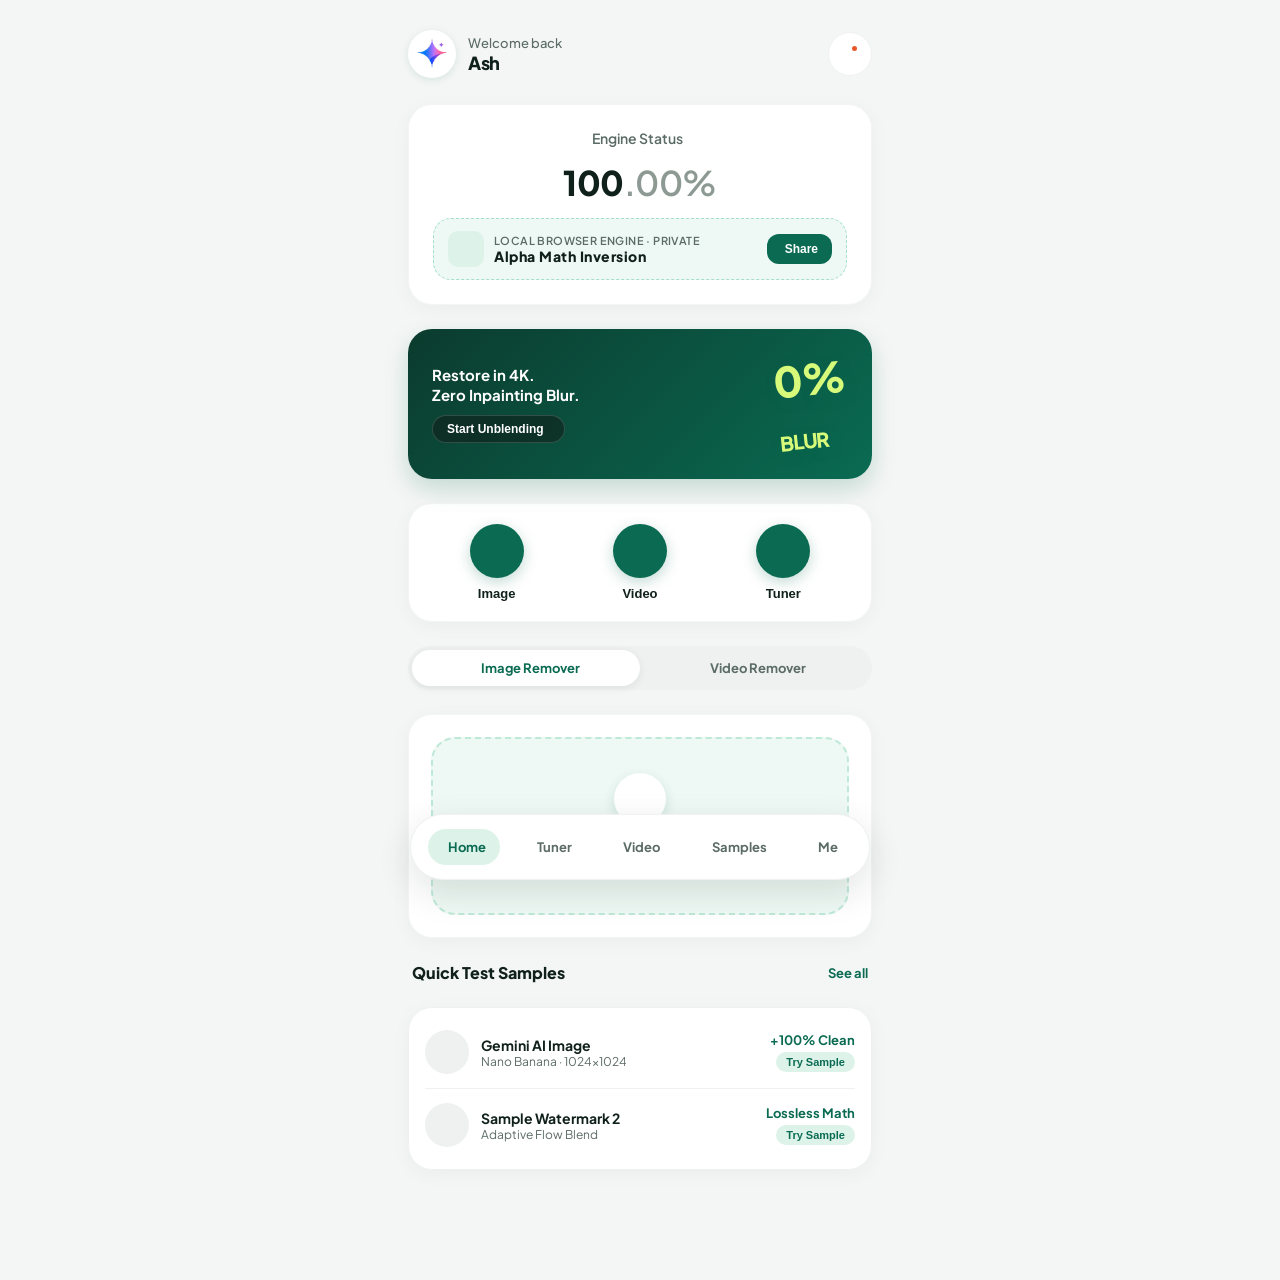
==== index.html @ eb298f5b "Refactor to responsive mobile web app without outer phone frame or simulated status bar" ====
﻿<!DOCTYPE html>
<html lang="en">

<head>
  <meta charset="UTF-8" />
  <meta name="viewport" content="width=device-width, initial-scale=1.0, maximum-scale=1.0, user-scalable=no" />
  <title>Gemini Watermark Remover</title>
  <meta name="author" content="Ash" />
  <meta name="description"
    content="Free Gemini watermark remover &amp; logo remover. Lossless mathematical unblending with 100% original quality. Created by Ash." />
  <meta name="robots" content="index, follow" />
  <meta name="theme-color" content="#F4F6F5" />
  <meta name="apple-mobile-web-app-capable" content="yes" />
  <meta name="apple-mobile-web-app-status-bar-style" content="default" />
  <meta name="apple-mobile-web-app-title" content="Gemini Remover" />

  <link rel="icon" type="image/png" href="./assets/favicon-96x96.png" sizes="96x96" />
  <link rel="icon" type="image/svg+xml" href="./assets/favicon.svg" />
  <link rel="shortcut icon" href="./assets/favicon.ico" />
  <link rel="apple-touch-icon" sizes="180x180" href="./assets/apple-touch-icon.png" />
  <link rel="manifest" href="./assets/site.webmanifest" />
  <link rel="canonical" href="https://ashy0927.github.io/gemini-watermark-remover/" />

  <!-- Open Graph -->
  <meta property="og:site_name" content="Gemini Watermark Remover" />
  <meta property="og:type" content="website" />
  <meta property="og:url" content="https://ashy0927.github.io/gemini-watermark-remover/" />
  <meta property="og:title" content="Gemini Watermark Remover – Lossless Unblender by Ash" />
  <meta property="og:description"
    content="Client-side lossless unblender for Gemini Omni &amp; Nano Banana AI images and videos with zero blur." />
  <meta property="og:image" content="https://ashy0927.github.io/gemini-watermark-remover/assets/logo.webp" />

  <!-- Fonts & Icons -->
  <link rel="preconnect" href="https://fonts.googleapis.com">
  <link rel="preconnect" href="https://fonts.gstatic.com" crossorigin>
  <link href="https://fonts.googleapis.com/css2?family=Plus+Jakarta+Sans:wght@400;500;600;700;800&display=swap" rel="stylesheet">
  <link rel="stylesheet" href="./style.css?v=2.7.0" />
  <style>
/* ── INLINED CRITICAL CSS ── */
@import url('https://fonts.googleapis.com/css2?family=Plus+Jakarta+Sans:wght@400;500;600;700;800&display=swap');

:root {
  --bg-app: #F4F6F5;
  --bg-card: #FFFFFF;
  --primary-emerald: #0A6B52;
  --primary-emerald-hover: #085541;
  --deep-green: #0B3B2E;
  --lime-accent: #D8FA7A;
  --mint-tint: #DDF3EA;
  --mint-light: #EEF8F4;
  --ink: #10201B;
  --muted-text: #5B6B65;
  --soft-grey: #EEF1F0;
  --divider: #EEF1F0;
  --alert-dot: #E8572A;

  --font-family: 'Plus Jakarta Sans', -apple-system, BlinkMacSystemFont, "Segoe UI", Roboto, sans-serif;
  --radius-cards: 24px;
  --radius-card-sm: 18px;
  --radius-buttons: 18px;
  --radius-buttons-sm: 12px;
  --radius-pills: 999px;

  --shadow-card: 0 4px 20px rgba(16, 32, 27, 0.04);
  --shadow-card-hover: 0 8px 30px rgba(16, 32, 27, 0.08);
  --shadow-emerald: 0 8px 24px rgba(10, 107, 82, 0.22);
  --shadow-bottom-menu: 0 12px 36px rgba(16, 32, 27, 0.12);

  --transition-smooth: all 0.25s cubic-bezier(0.16, 1, 0.3, 1);
}

*, *::before, *::after {
  box-sizing: border-box;
  margin: 0;
  padding: 0;
  -webkit-tap-highlight-color: transparent;
}

img, svg, video, canvas {
  max-width: 100%;
  height: auto;
  display: block;
}

html {
  font-family: var(--font-family);
  background-color: var(--bg-app);
  color: var(--ink);
  -webkit-font-smoothing: antialiased;
  -moz-osx-font-smoothing: grayscale;
  scroll-behavior: smooth;
}

body {
  min-height: 100vh;
  display: flex;
  flex-direction: column;
  align-items: center;
  background-color: var(--bg-app);
  color: var(--ink);
  font-family: var(--font-family);
  padding: 0;
  margin: 0;
  overflow-x: hidden;
}

.hidden { display: none !important; }
.text-ink { color: var(--ink); }
.text-muted { color: var(--muted-text); }
.text-emerald { color: var(--primary-emerald); }
.text-lime { color: var(--lime-accent); }
.fw-500 { font-weight: 500; }
.fw-600 { font-weight: 600; }
.fw-700 { font-weight: 700; }
.fw-800 { font-weight: 800; }

.app-container {
  width: 100%;
  max-width: 500px;
  min-height: 100vh;
  margin: 0 auto;
  display: flex;
  flex-direction: column;
  position: relative;
  background-color: var(--bg-app);
}

@media (max-width: 520px) {
  .app-container {
    max-width: 100%;
  }
}

.screens-wrapper {
  flex: 1;
  width: 100%;
  padding: 24px 18px 110px 18px;
  display: flex;
  flex-direction: column;
}

.app-screen {
  display: none;
  flex-direction: column;
  gap: 24px;
  animation: fadeInScreen 0.25s cubic-bezier(0.16, 1, 0.3, 1) forwards;
}

.app-screen.active {
  display: flex;
}

@keyframes fadeInScreen {
  from { opacity: 0; transform: translateY(6px); }
  to { opacity: 1; transform: translateY(0); }
}

.screen-header {
  display: flex;
  align-items: center;
  justify-content: space-between;
  padding: 6px 0 2px 0;
}

.header-user-profile {
  display: flex;
  align-items: center;
  gap: 12px;
}

.profile-avatar-ring {
  width: 48px;
  height: 48px;
  border-radius: 50%;
  background: #FFFFFF;
  padding: 2px;
  box-shadow: 0 2px 8px rgba(10, 107, 82, 0.12);
  display: flex;
  align-items: center;
  justify-content: center;
  position: relative;
  flex-shrink: 0;
}

.profile-avatar-ring img {
  width: 100%;
  height: 100%;
  border-radius: 50%;
  object-fit: cover;
}

.header-user-info .welcome-text {
  font-size: 13px;
  color: var(--muted-text);
  font-weight: 500;
}

.header-user-info .user-name {
  font-size: 18px;
  color: var(--ink);
  font-weight: 800;
  letter-spacing: -0.3px;
}

.header-bell-btn {
  width: 44px;
  height: 44px;
  border-radius: 50%;
  background: #FFFFFF;
  border: 1px solid var(--divider);
  display: flex;
  align-items: center;
  justify-content: center;
  position: relative;
  cursor: pointer;
  color: var(--ink);
  transition: var(--transition-smooth);
}

.header-bell-btn:hover {
  background: var(--mint-light);
  color: var(--primary-emerald);
}

.alert-dot {
  position: absolute;
  top: 11px;
  right: 12px;
  width: 9px;
  height: 9px;
  background-color: var(--alert-dot);
  border-radius: 50%;
  border: 2px solid #FFFFFF;
}

.sub-screen-header {
  display: flex;
  align-items: center;
  justify-content: space-between;
  padding: 4px 0 8px 0;
}

.sub-header-btn {
  width: 42px;
  height: 42px;
  border-radius: 50%;
  background: #FFFFFF;
  border: 1px solid var(--divider);
  display: flex;
  align-items: center;
  justify-content: center;
  color: var(--ink);
  cursor: pointer;
  font-size: 18px;
  transition: var(--transition-smooth);
}

.sub-header-btn:hover {
  background: var(--mint-light);
  color: var(--primary-emerald);
}

.sub-header-title {
  font-size: 18px;
  font-weight: 800;
  color: var(--ink);
}

.app-card {
  background: var(--bg-card);
  border-radius: var(--radius-cards);
  padding: 22px;
  box-shadow: var(--shadow-card);
  display: flex;
  flex-direction: column;
  gap: 16px;
  border: 1px solid rgba(238, 241, 240, 0.7);
  transition: var(--transition-smooth);
}

.app-card:hover {
  box-shadow: var(--shadow-card-hover);
}

.balance-card {
  background: var(--bg-card);
  border-radius: var(--radius-cards);
  padding: 24px;
  text-align: center;
  display: flex;
  flex-direction: column;
  align-items: center;
  gap: 14px;
  box-shadow: var(--shadow-card);
  border: 1px solid rgba(238, 241, 240, 0.7);
}

.balance-title {
  font-size: 14px;
  color: var(--muted-text);
  font-weight: 600;
  display: flex;
  align-items: center;
  gap: 6px;
}

.balance-amount-row {
  display: flex;
  align-items: baseline;
  justify-content: center;
  gap: 8px;
}

.balance-amount {
  font-size: 34px;
  font-weight: 800;
  color: var(--ink);
  letter-spacing: -0.5px;
}

.balance-amount .decimals {
  color: #8D9A94;
  font-weight: 600;
}

.balance-eye-btn {
  background: none;
  border: none;
  color: var(--muted-text);
  cursor: pointer;
  font-size: 18px;
  display: inline-flex;
  vertical-align: middle;
}

.mint-account-strip {
  width: 100%;
  background: var(--mint-light);
  border: 1.5px dashed #A5DFC9;
  border-radius: 18px;
  padding: 12px 14px;
  display: flex;
  align-items: center;
  justify-content: space-between;
  gap: 10px;
}

.mint-strip-left {
  display: flex;
  align-items: center;
  gap: 10px;
  text-align: left;
}

.mint-icon-box {
  width: 36px;
  height: 36px;
  border-radius: 10px;
  background: var(--mint-tint);
  color: var(--primary-emerald);
  display: flex;
  align-items: center;
  justify-content: center;
  font-size: 18px;
  flex-shrink: 0;
}

.mint-strip-text .strip-subtitle {
  font-size: 11px;
  color: var(--muted-text);
  font-weight: 600;
  text-transform: uppercase;
  letter-spacing: 0.4px;
}

.mint-strip-text .strip-title {
  font-size: 14px;
  color: var(--ink);
  font-weight: 800;
  letter-spacing: 0.5px;
}

.mint-copy-btn {
  background: var(--primary-emerald);
  color: #FFFFFF;
  border: none;
  padding: 8px 14px;
  border-radius: 12px;
  font-size: 12px;
  font-weight: 700;
  cursor: pointer;
  display: flex;
  align-items: center;
  gap: 4px;
  transition: var(--transition-smooth);
}

.mint-copy-btn:hover {
  background: var(--deep-green);
}

.emerald-gradient-banner {
  background: linear-gradient(135deg, var(--deep-green) 0%, var(--primary-emerald) 100%);
  border-radius: var(--radius-cards);
  padding: 22px 24px;
  min-height: 108px;
  display: flex;
  align-items: center;
  justify-content: space-between;
  color: #FFFFFF;
  position: relative;
  overflow: hidden;
  box-shadow: 0 10px 24px rgba(10, 107, 82, 0.2);
}

.banner-content {
  display: flex;
  flex-direction: column;
  align-items: flex-start;
  gap: 10px;
  z-index: 2;
  max-width: 65%;
}

.banner-headline {
  font-size: 15px;
  font-weight: 700;
  line-height: 1.35;
  color: #FFFFFF;
}

.banner-pill-btn {
  background: rgba(16, 32, 27, 0.6);
  border: 1px solid rgba(255, 255, 255, 0.15);
  color: #FFFFFF;
  padding: 6px 14px;
  border-radius: var(--radius-pills);
  font-size: 12px;
  font-weight: 700;
  cursor: pointer;
  display: inline-flex;
  align-items: center;
  gap: 6px;
  transition: var(--transition-smooth);
}

.banner-pill-btn:hover {
  background: rgba(16, 32, 27, 0.9);
}

.banner-3d-lime {
  font-size: 42px;
  font-weight: 800;
  color: var(--lime-accent);
  text-shadow: 2px 4px 12px rgba(10, 107, 82, 0.4);
  transform: rotate(-6deg);
  z-index: 2;
  letter-spacing: -1px;
}

.quick-actions-card {
  background: var(--bg-card);
  border-radius: var(--radius-cards);
  padding: 20px 16px;
  display: flex;
  align-items: center;
  justify-content: space-around;
  box-shadow: var(--shadow-card);
  border: 1px solid rgba(238, 241, 240, 0.7);
}

.quick-action-item {
  display: flex;
  flex-direction: column;
  align-items: center;
  gap: 8px;
  background: none;
  border: none;
  cursor: pointer;
}

.quick-action-circle {
  width: 54px;
  height: 54px;
  border-radius: 50%;
  background: var(--primary-emerald);
  color: #FFFFFF;
  display: flex;
  align-items: center;
  justify-content: center;
  font-size: 24px;
  box-shadow: 0 4px 14px rgba(10, 107, 82, 0.25);
  transition: var(--transition-smooth);
}

.quick-action-item:hover .quick-action-circle {
  transform: translateY(-2px);
  background: var(--deep-green);
}

.quick-action-label {
  font-size: 13px;
  font-weight: 700;
  color: var(--ink);
}

.mode-switcher-container {
  display: flex;
  align-items: center;
  background: var(--soft-grey);
  padding: 4px;
  border-radius: var(--radius-pills);
  width: 100%;
}

.mode-tab-btn {
  flex: 1;
  display: flex;
  align-items: center;
  justify-content: center;
  gap: 8px;
  padding: 10px 16px;
  background: transparent;
  border: none;
  border-radius: var(--radius-pills);
  font-family: var(--font-family);
  font-size: 13px;
  font-weight: 700;
  color: var(--muted-text);
  cursor: pointer;
  transition: var(--transition-smooth);
}

.mode-tab-btn.active {
  background: #FFFFFF;
  color: var(--primary-emerald);
  box-shadow: 0 2px 8px rgba(16, 32, 27, 0.08);
}

.dropzone {
  border: 2px dashed #BEE9D7;
  background: var(--mint-light);
  border-radius: var(--radius-cards);
  padding: 34px 20px;
  text-align: center;
  cursor: pointer;
  transition: var(--transition-smooth);
  display: flex;
  flex-direction: column;
  align-items: center;
  gap: 10px;
}

.dropzone:hover, .dropzone.dragover {
  border-color: var(--primary-emerald);
  background: var(--mint-tint);
}

.dropzone-icon-circle {
  width: 52px;
  height: 52px;
  border-radius: 50%;
  background: #FFFFFF;
  color: var(--primary-emerald);
  display: flex;
  align-items: center;
  justify-content: center;
  font-size: 26px;
  box-shadow: 0 4px 12px rgba(10, 107, 82, 0.15);
}

.dropzone-title {
  font-size: 15px;
  font-weight: 700;
  color: var(--ink);
}

.dropzone-sub {
  font-size: 12px;
  color: var(--muted-text);
  font-weight: 500;
}

.staging-card {
  display: flex;
  flex-direction: column;
  gap: 16px;
  background: #FFFFFF;
  border-radius: var(--radius-cards);
  padding: 18px;
  box-shadow: var(--shadow-card);
}

.staging-preview-box {
  width: 100%;
  max-height: 240px;
  border-radius: 16px;
  overflow: hidden;
  background: #F0F2F1;
  display: flex;
  align-items: center;
  justify-content: center;
  border: 1px solid var(--divider);
}

.staging-preview-box img {
  max-width: 100%;
  max-height: 240px;
  object-fit: contain;
}

.staging-meta {
  display: flex;
  justify-content: space-between;
  align-items: center;
  font-size: 13px;
}

.staging-filename {
  font-weight: 700;
  color: var(--ink);
  overflow: hidden;
  text-overflow: ellipsis;
  white-space: nowrap;
  max-width: 60%;
}

.staging-dims {
  color: var(--muted-text);
  font-weight: 600;
}

.staging-actions {
  display: flex;
  flex-direction: column;
  gap: 10px;
}

.btn-primary-emerald {
  width: 100%;
  height: 56px;
  background: var(--primary-emerald);
  color: #FFFFFF;
  border: none;
  border-radius: var(--radius-buttons);
  font-family: var(--font-family);
  font-size: 15px;
  font-weight: 700;
  display: flex;
  align-items: center;
  justify-content: center;
  gap: 10px;
  cursor: pointer;
  box-shadow: var(--shadow-emerald);
  transition: var(--transition-smooth);
}

.btn-primary-emerald:hover {
  background: var(--primary-emerald-hover);
  transform: translateY(-1px);
}

.btn-secondary-soft {
  width: 100%;
  height: 48px;
  background: var(--soft-grey);
  color: var(--ink);
  border: none;
  border-radius: var(--radius-buttons);
  font-family: var(--font-family);
  font-size: 14px;
  font-weight: 600;
  display: flex;
  align-items: center;
  justify-content: center;
  gap: 8px;
  cursor: pointer;
  transition: var(--transition-smooth);
}

.btn-secondary-soft:hover {
  background: #E4E8E6;
  color: var(--primary-emerald);
}

.btn {
  font-family: var(--font-family);
  cursor: pointer;
  transition: var(--transition-smooth);
}
.btn.btn-primary {
  width: 100%;
  height: 56px;
  background: var(--primary-emerald);
  color: #FFFFFF;
  border: none;
  border-radius: var(--radius-buttons);
  font-size: 15px;
  font-weight: 700;
  display: flex;
  align-items: center;
  justify-content: center;
  gap: 8px;
  box-shadow: var(--shadow-emerald);
}
.btn.btn-primary:hover {
  background: var(--deep-green);
}
.btn.btn-secondary {
  height: 44px;
  background: var(--soft-grey);
  color: var(--ink);
  border: none;
  border-radius: var(--radius-buttons-sm);
  font-size: 13px;
  font-weight: 600;
  padding: 0 16px;
  display: inline-flex;
  align-items: center;
  justify-content: center;
  gap: 6px;
}
.btn.btn-secondary:hover {
  background: #E4E8E6;
}

.preset-chips-row {
  display: flex;
  flex-direction: column;
  gap: 8px;
}

.preset-chips-title {
  font-size: 12px;
  font-weight: 700;
  color: var(--muted-text);
  text-transform: uppercase;
  letter-spacing: 0.5px;
}

.preset-chips-list {
  display: flex;
  flex-wrap: wrap;
  gap: 8px;
}

.btn-preset {
  background: var(--soft-grey);
  border: 1px solid transparent;
  color: var(--ink);
  padding: 8px 14px;
  border-radius: var(--radius-pills);
  font-family: var(--font-family);
  font-size: 12px;
  font-weight: 600;
  cursor: pointer;
  display: inline-flex;
  align-items: center;
  gap: 6px;
  transition: var(--transition-smooth);
}

.btn-preset:hover {
  background: #E4E8E6;
}

.btn-preset.active {
  background: var(--ink);
  color: #FFFFFF;
}

.tuner-container {
  display: flex;
  flex-direction: column;
  gap: 18px;
}

.detect-badge {
  background: var(--mint-tint);
  border: 1px solid #A5DFC9;
  color: var(--primary-emerald);
  padding: 10px 16px;
  border-radius: var(--radius-buttons-sm);
  font-size: 13px;
  font-weight: 700;
  display: flex;
  align-items: center;
  gap: 8px;
}

.tuner-preview-row {
  display: flex;
  flex-direction: column;
  gap: 14px;
}

.tuner-canvas-box {
  background: #FFFFFF;
  border-radius: var(--radius-cards);
  padding: 16px;
  box-shadow: var(--shadow-card);
  border: 1px solid var(--divider);
}

.canvas-title {
  display: flex;
  align-items: center;
  gap: 6px;
  font-size: 13px;
  font-weight: 700;
  color: var(--ink);
  margin-bottom: 10px;
}

.canvas-wrapper {
  width: 100%;
  border-radius: 14px;
  overflow: hidden;
  background: #F4F6F5;
  display: flex;
  align-items: center;
  justify-content: center;
  min-height: 180px;
}

.canvas-wrapper canvas {
  max-width: 100%;
  height: auto;
  object-fit: contain;
}

.zoom-boxes-grid {
  display: grid;
  grid-template-columns: 1fr 1fr;
  gap: 12px;
}

.zoom-card {
  background: #FFFFFF;
  border-radius: 18px;
  padding: 12px;
  border: 1px solid var(--divider);
  text-align: center;
}

.zoom-card .canvas-title {
  justify-content: center;
  font-size: 12px;
}

.zoom-card .canvas-wrapper {
  min-height: 120px;
}

.tuner-sliders {
  display: flex;
  flex-direction: column;
  gap: 14px;
  background: #FFFFFF;
  border-radius: var(--radius-cards);
  padding: 18px;
  border: 1px solid var(--divider);
}

.slider-group {
  display: flex;
  flex-direction: column;
  gap: 6px;
}

.tuner-slider-label {
  display: flex;
  justify-content: space-between;
  align-items: center;
  font-size: 13px;
  font-weight: 600;
  color: var(--ink);
}

.tuner-slider-label span:last-child {
  background: var(--mint-tint);
  color: var(--primary-emerald);
  padding: 2px 8px;
  border-radius: 6px;
  font-size: 12px;
  font-weight: 700;
}

input[type="range"] {
  -webkit-appearance: none;
  width: 100%;
  height: 6px;
  background: var(--soft-grey);
  border-radius: var(--radius-pills);
  outline: none;
}

input[type="range"]::-webkit-slider-thumb {
  -webkit-appearance: none;
  width: 20px;
  height: 20px;
  border-radius: 50%;
  background: var(--primary-emerald);
  cursor: pointer;
  box-shadow: 0 2px 6px rgba(10, 107, 82, 0.3);
}

.tuner-actions {
  display: flex;
  flex-direction: column;
  gap: 10px;
}

.tuner-sub-actions {
  display: grid;
  grid-template-columns: 1fr 1fr;
  gap: 10px;
}

.receipt-card {
  width: 100%;
  background: #FFFFFF;
  border-radius: var(--radius-cards);
  border: 1.5px dashed #A5DFC9;
  padding: 20px;
  display: flex;
  flex-direction: column;
  gap: 14px;
  text-align: left;
}

.receipt-row {
  display: flex;
  justify-content: space-between;
  align-items: center;
  font-size: 13px;
}

.receipt-label {
  color: var(--muted-text);
  font-weight: 500;
}

.receipt-val {
  font-weight: 700;
  color: var(--ink);
}

.receipt-status-pill {
  background: var(--mint-tint);
  color: var(--primary-emerald);
  padding: 4px 10px;
  border-radius: var(--radius-pills);
  font-size: 12px;
  font-weight: 700;
}

.section-header-row {
  display: flex;
  align-items: center;
  justify-content: space-between;
  padding: 0 4px;
}

.section-header-title {
  font-size: 16px;
  font-weight: 800;
  color: var(--ink);
}

.section-header-link {
  font-size: 13px;
  font-weight: 700;
  color: var(--primary-emerald);
  text-decoration: none;
  cursor: pointer;
}

.activity-card {
  background: #FFFFFF;
  border-radius: var(--radius-cards);
  padding: 8px 16px;
  box-shadow: var(--shadow-card);
  border: 1px solid var(--divider);
}

.activity-row {
  display: flex;
  align-items: center;
  justify-content: space-between;
  padding: 14px 0;
  border-bottom: 1px solid var(--divider);
}

.activity-row:last-child {
  border-bottom: none;
}

.activity-left {
  display: flex;
  align-items: center;
  gap: 12px;
}

.activity-icon-circle {
  width: 44px;
  height: 44px;
  border-radius: 50%;
  background: var(--soft-grey);
  color: var(--muted-text);
  display: flex;
  align-items: center;
  justify-content: center;
  font-size: 20px;
}

.activity-info .activity-title {
  font-size: 14px;
  font-weight: 700;
  color: var(--ink);
}

.activity-info .activity-sub {
  font-size: 12px;
  color: var(--muted-text);
}

.activity-right {
  text-align: right;
  display: flex;
  flex-direction: column;
  align-items: flex-end;
  gap: 4px;
}

.activity-badge-green {
  color: var(--primary-emerald);
  font-weight: 700;
  font-size: 13px;
}

.activity-sample-btn {
  background: var(--mint-tint);
  color: var(--primary-emerald);
  border: none;
  padding: 4px 10px;
  border-radius: var(--radius-pills);
  font-size: 11px;
  font-weight: 700;
  cursor: pointer;
  transition: var(--transition-smooth);
}

.activity-sample-btn:hover {
  background: var(--primary-emerald);
  color: #FFFFFF;
}

.deep-green-hero-card {
  background: var(--deep-green);
  border-radius: var(--radius-cards);
  padding: 24px;
  color: #FFFFFF;
  position: relative;
  overflow: hidden;
  box-shadow: 0 10px 30px rgba(11, 59, 46, 0.25);
  display: flex;
  flex-direction: column;
  gap: 14px;
}

.deep-green-hero-card::after {
  content: '';
  position: absolute;
  top: -40px;
  right: -40px;
  width: 140px;
  height: 140px;
  border-radius: 50%;
  background: radial-gradient(circle, rgba(216, 250, 122, 0.25) 0%, transparent 70%);
  pointer-events: none;
}

.hero-math-formula {
  background: rgba(255, 255, 255, 0.08);
  border: 1px solid rgba(255, 255, 255, 0.12);
  border-radius: 14px;
  padding: 12px;
  font-family: monospace;
  font-size: 13px;
  color: var(--lime-accent);
  text-align: center;
  margin: 4px 0;
}

.progress-bar-container {
  width: 100%;
  height: 10px;
  background: var(--soft-grey);
  border-radius: var(--radius-pills);
  overflow: hidden;
  margin: 10px 0;
}

.progress-bar-fill {
  width: 0%;
  height: 100%;
  background: linear-gradient(90deg, var(--primary-emerald) 0%, var(--lime-accent) 100%);
  border-radius: var(--radius-pills);
  transition: width 0.2s ease;
}

.progress-text {
  font-size: 13px;
  font-weight: 700;
  color: var(--primary-emerald);
}

.floating-bottom-menu {
  position: fixed;
  bottom: 20px;
  left: 50%;
  transform: translateX(-50%);
  width: calc(100% - 32px);
  max-width: 460px;
  height: 66px;
  background: #FFFFFF;
  border-radius: var(--radius-pills);
  box-shadow: var(--shadow-bottom-menu);
  display: flex;
  align-items: center;
  justify-content: space-around;
  padding: 0 8px;
  z-index: 1000;
  border: 1px solid rgba(238, 241, 240, 0.9);
}

.bottom-menu-item {
  display: flex;
  align-items: center;
  justify-content: center;
  gap: 6px;
  background: none;
  border: none;
  color: var(--muted-text);
  font-family: var(--font-family);
  font-size: 13px;
  font-weight: 700;
  cursor: pointer;
  padding: 10px 14px;
  border-radius: var(--radius-pills);
  transition: var(--transition-smooth);
}

.bottom-menu-item iconify-icon {
  font-size: 22px;
}

.bottom-menu-item:hover {
  color: var(--ink);
}

.bottom-menu-item.active {
  background: var(--mint-tint);
  color: var(--primary-emerald);
}

.checker {
  background-color: #ffffff;
  background-image: linear-gradient(45deg, #f0f0f0 25%, transparent 25%),
                    linear-gradient(-45deg, #f0f0f0 25%, transparent 25%),
                    linear-gradient(45deg, transparent 75%, #f0f0f0 75%),
                    linear-gradient(-45deg, transparent 75%, #f0f0f0 75%);
  background-size: 16px 16px;
  background-position: 0 0, 0 8px, 8px -8px, -8px 0px;
}

#img-results .card, #video-results .card {
  background: #FFFFFF;
  border-radius: var(--radius-cards);
  padding: 20px;
  box-shadow: var(--shadow-card);
  border: 1px solid var(--divider);
  display: flex;
  flex-direction: column;
  gap: 14px;
}

#img-results h3, #video-results h3 {
  font-size: 18px;
  font-weight: 800;
  color: var(--ink);
  text-align: center;
}

#img-results .grid, #video-results .grid {
  display: grid;
  grid-template-columns: 1fr;
  gap: 12px;
}

@media (min-width: 480px) {
  #img-results .grid, #video-results .grid {
    grid-template-columns: 1fr 1fr;
  }
}

#img-results a.btn, #video-results a.btn {
  width: 100%;
  height: 56px;
  background: var(--primary-emerald);
  color: #FFFFFF;
  text-decoration: none;
  border-radius: var(--radius-buttons);
  display: flex;
  align-items: center;
  justify-content: center;
  font-weight: 700;
  font-size: 15px;
  box-shadow: var(--shadow-emerald);
  margin-top: 10px;
}

#img-results a.btn:hover, #video-results a.btn:hover {
  background: var(--deep-green);
}

.ad-slot, .footer-promo-strip {
  display: none !important;
}
  </style>
  <script defer src="https://code.iconify.design/iconify-icon/1.0.7/iconify-icon.min.js"></script>
</head>

<body>

  <!-- App Main Container (Responsive Mobile Web App) -->
  <div class="app-container" id="app-container">

    <!-- Scrollable Screens Wrapper -->
    <div class="screens-wrapper">

      <!-- ══════════════════════════════════════════
           SCREEN 1: HOME (Dashboard & Remover Core)
           ══════════════════════════════════════════ -->
      <div class="app-screen active" id="screen-home">

        <!-- Header -->
        <div class="screen-header">
          <div class="header-user-profile">
            <div class="profile-avatar-ring">
              <img src="./assets/logo.webp" alt="App Logo" width="48" height="48" style="width: 100%; height: 100%; border-radius: 50%; object-fit: cover; display: block;" />
            </div>
            <div class="header-user-info">
              <div class="welcome-text">Welcome back</div>
              <div class="user-name">Ash</div>
            </div>
          </div>
          <button type="button" class="header-bell-btn" title="Notifications" id="btn-notification-bell">
            <iconify-icon icon="ph:bell-simple-bold" width="20"></iconify-icon>
            <span class="alert-dot"></span>
          </button>
        </div>

        <!-- Engine Status Balance Card -->
        <div class="balance-card">
          <div class="balance-title">
            <span>Engine Status</span>
            <button type="button" class="balance-eye-btn" title="Toggle info">
              <iconify-icon icon="ph:eye-bold"></iconify-icon>
            </button>
          </div>
          <div class="balance-amount-row">
            <span class="balance-amount">100<span class="decimals">.00%</span></span>
          </div>

          <!-- Mint Account Strip with Dashed Border -->
          <div class="mint-account-strip">
            <div class="mint-strip-left">
              <div class="mint-icon-box">
                <iconify-icon icon="ph:sparkle-bold"></iconify-icon>
              </div>
              <div class="mint-strip-text">
                <div class="strip-subtitle">Local Browser Engine · Private</div>
                <div class="strip-title">Alpha Math Inversion</div>
              </div>
            </div>
            <button type="button" class="mint-copy-btn" id="btn-copy-link" title="Copy App Link">
              <iconify-icon icon="ph:copy-simple-bold"></iconify-icon>
              <span>Share</span>
            </button>
          </div>
        </div>

        <!-- Emerald Gradient Banner -->
        <div class="emerald-gradient-banner">
          <div class="banner-content">
            <div class="banner-headline">Restore in 4K.<br>Zero Inpainting Blur.</div>
            <button type="button" class="banner-pill-btn" id="btn-banner-guide">
              <span>Start Unblending</span>
              <iconify-icon icon="ph:arrow-right-bold" width="12"></iconify-icon>
            </button>
          </div>
          <div class="banner-3d-lime">0%<br><span style="font-size: 20px;">BLUR</span></div>
        </div>

        <!-- Quick Actions (3 Circles: Image, Video, Tuner) -->
        <div class="quick-actions-card">
          <button type="button" class="quick-action-item" id="qa-image">
            <div class="quick-action-circle">
              <iconify-icon icon="ph:image-bold"></iconify-icon>
            </div>
            <span class="quick-action-label">Image</span>
          </button>
          <button type="button" class="quick-action-item" id="qa-video">
            <div class="quick-action-circle">
              <iconify-icon icon="ph:video-camera-bold"></iconify-icon>
            </div>
            <span class="quick-action-label">Video</span>
          </button>
          <button type="button" class="quick-action-item" id="qa-tuner">
            <div class="quick-action-circle">
              <iconify-icon icon="ph:sliders-horizontal-bold"></iconify-icon>
            </div>
            <span class="quick-action-label">Tuner</span>
          </button>
        </div>

        <!-- Mode Switcher Pill Container -->
        <div class="mode-switcher-container">
          <button id="tab-image" class="mode-tab-btn active" type="button">
            <iconify-icon icon="ph:image-bold" width="18"></iconify-icon>
            <span>Image Remover</span>
          </button>
          <button id="tab-video" class="mode-tab-btn" type="button">
            <iconify-icon icon="ph:video-bold" width="18"></iconify-icon>
            <span>Video Remover</span>
          </button>
        </div>

        <!-- ── Image Remover Operational Panel ── -->
        <section id="panel-image" class="app-card">
          <!-- Dropzone -->
          <div id="img-dropzone" class="dropzone">
            <div class="dropzone-icon-circle">
              <iconify-icon icon="ph:upload-simple-bold"></iconify-icon>
            </div>
            <p class="dropzone-title">Upload Gemini or Nano Banana Image</p>
            <p class="dropzone-sub">PNG, JPG, WebP · Runs 100% in browser</p>
            <input id="img-input" type="file" accept="image/*" class="hidden" />
          </div>

          <!-- Staging Card (After Upload, Before Tuner) -->
          <div id="img-staging-card" class="staging-card hidden">
            <div class="staging-preview-box">
              <img id="img-staging-preview" src="" alt="Uploaded Gemini Image" />
            </div>
            <div class="staging-meta">
              <p id="img-staging-filename" class="staging-filename"></p>
              <p id="img-staging-dims" class="staging-dims"></p>
            </div>
            <div class="staging-actions">
              <button id="btn-img-auto-detect" type="button" class="btn-primary-emerald">
                <iconify-icon icon="ph:sparkle-bold" width="18"></iconify-icon>
                <span>Auto-Detect Watermark</span>
              </button>
              <button id="btn-img-change-file" type="button" class="btn-secondary-soft">
                <iconify-icon icon="ph:arrows-clockwise" width="16"></iconify-icon>
                <span>Change Image</span>
              </button>
            </div>
          </div>

          <!-- Tuner & Live Preview Container -->
          <div id="img-tuner-container" class="tuner-container hidden">
            <div id="img-detect-badge" class="detect-badge hidden"></div>

            <div class="tuner-preview-row">
              <div class="tuner-canvas-box">
                <span class="canvas-title">
                  <iconify-icon icon="ph:frame-corners-bold" width="16"></iconify-icon>
                  Live Full Frame Preview
                </span>
                <div class="canvas-wrapper checker">
                  <canvas id="img-main-canvas"></canvas>
                </div>
              </div>

              <div class="zoom-boxes-grid">
                <div class="zoom-card">
                  <span class="canvas-title text-ink">
                    <iconify-icon icon="ph:magnifying-glass-plus-bold" width="14"></iconify-icon>
                    Original
                  </span>
                  <div class="canvas-wrapper checker">
                    <canvas id="img-zoom-canvas" width="200" height="200"></canvas>
                  </div>
                </div>
                <div class="zoom-card">
                  <span class="canvas-title text-emerald">
                    <iconify-icon icon="ph:check-circle-bold" width="14"></iconify-icon>
                    Cleaned
                  </span>
                  <div class="canvas-wrapper checker">
                    <canvas id="img-zoom-cleaned-canvas" width="200" height="200"></canvas>
                  </div>
                </div>
              </div>
            </div>

            <!-- Quick Select Model Presets -->
            <div class="preset-chips-row">
              <span class="preset-chips-title">Model Preset</span>
              <div class="preset-chips-list">
                <button type="button" class="btn-preset active" data-preset="new" id="btn-preset-img-nano">
                  <iconify-icon icon="ph:sparkle-bold"></iconify-icon> Gemini / Nano Banana
                </button>
                <button type="button" class="btn-preset" data-preset="classic" id="btn-preset-img-classic">
                  <iconify-icon icon="ph:corners-out-bold"></iconify-icon> Classic Corner
                </button>
              </div>
            </div>

            <!-- Sliders -->
            <div class="tuner-sliders">
              <div class="slider-group">
                <div class="tuner-slider-label">
                  <span>Strength (Gain)</span>
                  <span id="lbl-img-gain">0.60x</span>
                </div>
                <input type="range" id="slider-img-gain" min="0.1" max="3" step="0.05" value="0.6" />
              </div>
              <div class="slider-group">
                <div class="tuner-slider-label">
                  <span>Size Scale</span>
                  <span id="lbl-img-scale">1.00x</span>
                </div>
                <input type="range" id="slider-img-scale" min="0.5" max="2" step="0.05" value="1.0" />
              </div>
              <div class="slider-group">
                <div class="tuner-slider-label">
                  <span>Position X</span>
                  <span id="lbl-img-offset-x">-128px</span>
                </div>
                <input type="range" id="slider-img-offset-x" min="-250" max="150" step="1" value="-128" />
              </div>
              <div class="slider-group">
                <div class="tuner-slider-label">
                  <span>Position Y</span>
                  <span id="lbl-img-offset-y">-128px</span>
                </div>
                <input type="range" id="slider-img-offset-y" min="-250" max="150" step="1" value="-128" />
              </div>
            </div>

            <div class="tuner-actions">
              <div class="tuner-sub-actions">
                <button id="btn-img-change-file-tuner" class="btn-secondary-soft" type="button">
                  <iconify-icon icon="ph:arrows-clockwise-bold"></iconify-icon> Change File
                </button>
                <button id="btn-img-reset-sliders" class="btn-secondary-soft" type="button">
                  <iconify-icon icon="ph:arrow-counter-clockwise-bold"></iconify-icon> Reset
                </button>
              </div>
              <button id="btn-img-export" class="btn-primary-emerald" type="button">
                <iconify-icon icon="ph:eraser-bold" width="18"></iconify-icon>
                <span>Remove &amp; Export Lossless Image</span>
              </button>
            </div>
          </div>

          <!-- Results Area -->
          <div id="img-results" class="hidden"></div>
        </section>

        <!-- ── Video Remover Operational Panel ── -->
        <section id="panel-video" class="app-card hidden">
          <div id="video-dropzone" class="dropzone">
            <div class="dropzone-icon-circle">
              <iconify-icon icon="ph:video-camera-bold"></iconify-icon>
            </div>
            <p class="dropzone-title">Upload Gemini Omni, Flow, or Veo Video</p>
            <p class="dropzone-sub">MP4, WebM, MOV · Frame-by-frame unblending</p>
            <input id="video-input" type="file" accept="video/*" class="hidden" />
          </div>

          <!-- Video Staging Card -->
          <div id="video-staging-card" class="staging-card hidden">
            <div class="staging-preview-box">
              <img id="video-staging-preview" src="" alt="Uploaded Video Preview" />
            </div>
            <div class="staging-meta">
              <p id="video-staging-filename" class="staging-filename"></p>
              <p id="video-staging-dims" class="staging-dims"></p>
            </div>
            <div class="staging-actions">
              <button id="btn-video-auto-detect" type="button" class="btn-primary-emerald">
                <iconify-icon icon="ph:sparkle-bold" width="18"></iconify-icon>
                <span>Auto-Detect Video Watermark</span>
              </button>
              <button id="btn-video-change-file" type="button" class="btn-secondary-soft">
                <iconify-icon icon="ph:arrows-clockwise" width="16"></iconify-icon>
                <span>Change Video</span>
              </button>
            </div>
          </div>

          <!-- Video Tuner & Live Preview Container -->
          <div id="video-tuner-container" class="tuner-container hidden">
            <div id="video-detect-badge" class="detect-badge hidden"></div>

            <div class="tuner-preview-row">
              <div class="tuner-canvas-box">
                <span class="canvas-title">
                  <iconify-icon icon="ph:frame-corners-bold" width="16"></iconify-icon>
                  Live Video Frame Preview
                </span>
                <div class="canvas-wrapper checker">
                  <canvas id="video-main-canvas"></canvas>
                </div>
              </div>

              <div class="zoom-boxes-grid">
                <div class="zoom-card">
                  <span class="canvas-title text-ink">
                    <iconify-icon icon="ph:magnifying-glass-plus-bold" width="14"></iconify-icon>
                    Original
                  </span>
                  <div class="canvas-wrapper checker">
                    <canvas id="video-zoom-canvas" width="200" height="200"></canvas>
                  </div>
                </div>
                <div class="zoom-card">
                  <span class="canvas-title text-emerald">
                    <iconify-icon icon="ph:check-circle-bold" width="14"></iconify-icon>
                    Cleaned
                  </span>
                  <div class="canvas-wrapper checker">
                    <canvas id="video-zoom-cleaned-canvas" width="200" height="200"></canvas>
                  </div>
                </div>
              </div>
            </div>

            <!-- Model Presets -->
            <div class="preset-chips-row">
              <span class="preset-chips-title">Video Model Preset</span>
              <div class="preset-chips-list">
                <button type="button" class="btn-preset active" data-preset="veo" id="btn-preset-vid-omni">
                  <iconify-icon icon="ph:video-camera-bold"></iconify-icon> Gemini Omni &amp; Flow
                </button>
                <button type="button" class="btn-preset" data-preset="corner" id="btn-preset-vid-veo">
                  <iconify-icon icon="ph:corners-out-bold"></iconify-icon> Veo (Corner)
                </button>
                <button type="button" class="btn-preset" data-preset="sparkle" id="btn-preset-vid-sparkle">
                  <iconify-icon icon="ph:sparkle-bold"></iconify-icon> Sparkle
                </button>
              </div>
            </div>

            <!-- Video Sliders -->
            <div class="tuner-sliders">
              <div class="slider-group">
                <div class="tuner-slider-label">
                  <span>Strength (Gain)</span>
                  <span id="lbl-video-gain">0.60x</span>
                </div>
                <input type="range" id="slider-video-gain" min="0.1" max="3" step="0.05" value="0.6" />
              </div>
              <div class="slider-group">
                <div class="tuner-slider-label">
                  <span>Size Scale</span>
                  <span id="lbl-video-scale">1.00x</span>
                </div>
                <input type="range" id="slider-video-scale" min="0.5" max="2" step="0.05" value="1.0" />
              </div>
              <div class="slider-group">
                <div class="tuner-slider-label">
                  <span>Position X</span>
                  <span id="lbl-video-offset-x">-24px</span>
                </div>
                <input type="range" id="slider-video-offset-x" min="-150" max="150" step="1" value="-24" />
              </div>
              <div class="slider-group">
                <div class="tuner-slider-label">
                  <span>Position Y</span>
                  <span id="lbl-video-offset-y">-24px</span>
                </div>
                <input type="range" id="slider-video-offset-y" min="-150" max="150" step="1" value="-24" />
              </div>
            </div>

            <div class="tuner-actions">
              <div class="tuner-sub-actions">
                <button id="btn-video-change-file-tuner" class="btn-secondary-soft" type="button">
                  <iconify-icon icon="ph:arrows-clockwise-bold"></iconify-icon> Change Video
                </button>
                <button id="btn-video-reset-sliders" class="btn-secondary-soft" type="button">
                  <iconify-icon icon="ph:arrow-counter-clockwise-bold"></iconify-icon> Reset
                </button>
              </div>
              <button id="btn-video-export" class="btn-primary-emerald" type="button">
                <iconify-icon icon="ph:eraser-bold" width="18"></iconify-icon>
                <span>Remove &amp; Export Video MP4</span>
              </button>
            </div>
          </div>

          <!-- Processing Progress -->
          <div id="video-status" class="hidden text-center" style="padding: 10px 0;">
            <p class="fw-700 text-ink mb-2">Cleaning &amp; Encoding Video...</p>
            <div class="progress-bar-container">
              <div id="video-progress-bar" class="progress-bar-fill"></div>
            </div>
            <p id="video-progress-text" class="progress-text">0%</p>
          </div>

          <div id="video-results" class="hidden"></div>
        </section>

        <!-- Recent Activity / Samples Strip -->
        <div class="section-header-row">
          <span class="section-header-title">Quick Test Samples</span>
          <span class="section-header-link" id="link-see-all-samples">See all</span>
        </div>

        <div class="activity-card">
          <div class="activity-row">
            <div class="activity-left">
              <div class="activity-icon-circle">
                <iconify-icon icon="ph:image-square-bold"></iconify-icon>
              </div>
              <div class="activity-info">
                <div class="activity-title">Gemini AI Image</div>
                <div class="activity-sub">Nano Banana · 1024×1024</div>
              </div>
            </div>
            <div class="activity-right">
              <span class="activity-badge-green">+100% Clean</span>
              <button type="button" class="activity-sample-btn" id="btn-test-sample-1">Try Sample</button>
            </div>
          </div>

          <div class="activity-row">
            <div class="activity-left">
              <div class="activity-icon-circle">
                <iconify-icon icon="ph:sparkle-bold"></iconify-icon>
              </div>
              <div class="activity-info">
                <div class="activity-title">Sample Watermark 2</div>
                <div class="activity-sub">Adaptive Flow Blend</div>
              </div>
            </div>
            <div class="activity-right">
              <span class="activity-badge-green">Lossless Math</span>
              <button type="button" class="activity-sample-btn" id="btn-test-sample-2">Try Sample</button>
            </div>
          </div>
        </div>

      </div><!-- /#screen-home -->


      <!-- ══════════════════════════════════════════
           SCREEN 2: TUNER & PRESETS VIEW
           ══════════════════════════════════════════ -->
      <div class="app-screen" id="screen-tuner">
        <div class="sub-screen-header">
          <button type="button" class="sub-header-btn btn-back-home" title="Back">
            <iconify-icon icon="ph:arrow-left-bold"></iconify-icon>
          </button>
          <div class="sub-header-title">Live Logo Tuner</div>
          <button type="button" class="sub-header-btn" title="Help" id="btn-tuner-help">
            <iconify-icon icon="ph:question-bold"></iconify-icon>
          </button>
        </div>

        <!-- Tuner Explanation Card -->
        <div class="app-card">
          <div class="mint-account-strip">
            <div class="mint-strip-left">
              <div class="mint-icon-box">
                <iconify-icon icon="ph:faders-bold"></iconify-icon>
              </div>
              <div class="mint-strip-text">
                <div class="strip-subtitle">Real-time Unblend Alignment</div>
                <div class="strip-title">Pixel-Level Precision</div>
              </div>
            </div>
            <span class="receipt-status-pill">Active</span>
          </div>
          <p class="text-muted" style="font-size: 13px; line-height: 1.5;">
            Upload an image or video in <strong>Home</strong> to enable real-time parameter tweaking. You can adjust Strength, Scale, and Offset coordinates to match any Gemini watermark placement.
          </p>
          <button type="button" class="btn-primary-emerald" id="btn-goto-upload-from-tuner">
            <iconify-icon icon="ph:upload-simple-bold" width="18"></iconify-icon>
            <span>Upload Media to Tune</span>
          </button>
        </div>
      </div><!-- /#screen-tuner -->


      <!-- ══════════════════════════════════════════
           SCREEN 3: VIDEO UNBLENDER VIEW
           ══════════════════════════════════════════ -->
      <div class="app-screen" id="screen-video">
        <div class="sub-screen-header">
          <button type="button" class="sub-header-btn btn-back-home" title="Back">
            <iconify-icon icon="ph:arrow-left-bold"></iconify-icon>
          </button>
          <div class="sub-header-title">Video Remover</div>
          <button type="button" class="sub-header-btn" title="Info">
            <iconify-icon icon="ph:info-bold"></iconify-icon>
          </button>
        </div>

        <!-- Video Specs Card -->
        <div class="app-card">
          <div class="mint-account-strip">
            <div class="mint-strip-left">
              <div class="mint-icon-box">
                <iconify-icon icon="ph:video-camera-bold"></iconify-icon>
              </div>
              <div class="mint-strip-text">
                <div class="strip-subtitle">Veo 3 · Flow · Gemini Omni</div>
                <div class="strip-title">High-FPS Hardware Muxer</div>
              </div>
            </div>
            <span class="receipt-status-pill">WebCodecs</span>
          </div>
          <p class="text-muted" style="font-size: 13px; line-height: 1.5;">
            Processes every video frame sequentially via WebCodecs and MediaBunny. Audio tracks are preserved losslessly.
          </p>
          <button type="button" class="btn-primary-emerald" id="btn-trigger-video-tab">
            <iconify-icon icon="ph:play-bold" width="18"></iconify-icon>
            <span>Open Video Uploader</span>
          </button>
        </div>
      </div><!-- /#screen-video -->


      <!-- ══════════════════════════════════════════
           SCREEN 4: SHOWCASE & SAMPLES VIEW
           ══════════════════════════════════════════ -->
      <div class="app-screen" id="screen-samples">
        <div class="sub-screen-header">
          <button type="button" class="sub-header-btn btn-back-home" title="Back">
            <iconify-icon icon="ph:arrow-left-bold"></iconify-icon>
          </button>
          <div class="sub-header-title">Before &amp; After Proof</div>
          <button type="button" class="sub-header-btn" title="Share">
            <iconify-icon icon="ph:share-network-bold"></iconify-icon>
          </button>
        </div>

        <!-- Proof Comparison Card -->
        <div class="app-card">
          <div class="section-header-title">Gemini AI Watermark Unblend</div>
          <div class="zoom-boxes-grid" style="margin-top: 4px;">
            <div class="zoom-card">
              <span class="canvas-title text-ink">With Watermark</span>
              <div class="canvas-wrapper">
                <img src="./assets/before.webp" alt="Before unblend" style="width:100%; border-radius:10px;" />
              </div>
            </div>
            <div class="zoom-card">
              <span class="canvas-title text-emerald">100% Cleaned</span>
              <div class="canvas-wrapper">
                <img src="./assets/after.webp" alt="After unblend" style="width:100%; border-radius:10px;" />
              </div>
            </div>
          </div>
          <button type="button" class="btn-primary-emerald" id="btn-load-sample-from-showcase">
            <iconify-icon icon="ph:lightning-bold" width="18"></iconify-icon>
            <span>Test This Sample Now</span>
          </button>
        </div>
      </div><!-- /#screen-samples -->


      <!-- ══════════════════════════════════════════
           SCREEN 5: ABOUT & CREATOR CARD
           ══════════════════════════════════════════ -->
      <div class="app-screen" id="screen-about">
        <div class="sub-screen-header">
          <button type="button" class="sub-header-btn btn-back-home" title="Back">
            <iconify-icon icon="ph:arrow-left-bold"></iconify-icon>
          </button>
          <div class="sub-header-title">How It Works</div>
          <button type="button" class="sub-header-btn" title="GitHub" id="btn-github-link">
            <iconify-icon icon="ph:github-logo-bold"></iconify-icon>
          </button>
        </div>

        <!-- Deep Green Hero Card -->
        <div class="deep-green-hero-card">
          <div class="strip-subtitle" style="color: var(--lime-accent); font-weight: 700;">Mathematical Engine</div>
          <div style="font-size: 20px; font-weight: 800; line-height: 1.3;">Exact Pixel Inversion.<br>No Generative Hallucination.</div>
          <div class="hero-math-formula">
            Original = (Watermarked - Logo × α) / (1 - α)
          </div>
          <p style="font-size: 13px; color: #E0EADE; line-height: 1.4;">
            Because Gemini and Flow watermarks are transparent alpha blends, their underlying pixels are preserved. We subtract the logo with pure arithmetic for true 100% clarity.
          </p>
        </div>

        <!-- Privacy Checklist Card -->
        <div class="app-card">
          <div class="section-header-title">Privacy &amp; Security</div>
          <div class="activity-row" style="padding: 10px 0;">
            <div class="activity-left">
              <div class="activity-icon-circle" style="color: var(--primary-emerald); background: var(--mint-tint);">
                <iconify-icon icon="ph:shield-check-bold"></iconify-icon>
              </div>
              <div class="activity-info">
                <div class="activity-title">100% Client-Side</div>
                <div class="activity-sub">Files never leave your device</div>
              </div>
            </div>
            <span class="receipt-status-pill">Private</span>
          </div>

          <div class="activity-row" style="padding: 10px 0;">
            <div class="activity-left">
              <div class="activity-icon-circle" style="color: var(--primary-emerald); background: var(--mint-tint);">
                <iconify-icon icon="ph:infinite-bold"></iconify-icon>
              </div>
              <div class="activity-info">
                <div class="activity-title">Free &amp; Unlimited</div>
                <div class="activity-sub">No quotas, logins, or hidden paywalls</div>
              </div>
            </div>
            <span class="receipt-status-pill">Free</span>
          </div>
        </div>

        <!-- Creator Profile Card -->
        <div class="app-card">
          <div class="section-header-title">Developer &amp; Creator</div>
          <div class="activity-row" style="padding: 12px 0;">
            <div class="activity-left">
              <div class="profile-avatar-ring" style="width: 52px; height: 52px;">
                <img src="https://avatars.githubusercontent.com/u/218390465?v=4" alt="Ash Avatar" />
              </div>
              <div class="activity-info">
                <div class="activity-title" style="font-size: 16px;">Ash</div>
                <div class="activity-sub">Creator · Open Source Developer</div>
              </div>
            </div>
            <span class="receipt-status-pill">GitHub</span>
          </div>
          <button type="button" class="btn-primary-emerald" onclick="window.open('https://github.com/Ashy0927', '_blank')" style="height: 48px;">
            <iconify-icon icon="ph:github-logo-bold" width="18"></iconify-icon>
            <span>Visit Ash's GitHub</span>
          </button>
        </div>
      </div><!-- /#screen-about -->

    </div><!-- /.screens-wrapper -->

    <!-- ══════════════════════════════════════════
         FLOATING WHITE BOTTOM NAVIGATION PILL
         ══════════════════════════════════════════ -->
    <nav class="floating-bottom-menu" aria-label="Bottom Navigation">
      <button type="button" class="bottom-menu-item active" data-target="screen-home" id="nav-item-home">
        <iconify-icon icon="ph:house-simple-bold"></iconify-icon>
        <span>Home</span>
      </button>
      <button type="button" class="bottom-menu-item" data-target="screen-tuner" id="nav-item-tuner">
        <iconify-icon icon="ph:sliders-horizontal-bold"></iconify-icon>
        <span>Tuner</span>
      </button>
      <button type="button" class="bottom-menu-item" data-target="screen-video" id="nav-item-video">
        <iconify-icon icon="ph:video-camera-bold"></iconify-icon>
        <span>Video</span>
      </button>
      <button type="button" class="bottom-menu-item" data-target="screen-samples" id="nav-item-samples">
        <iconify-icon icon="ph:image-bold"></iconify-icon>
        <span>Samples</span>
      </button>
      <button type="button" class="bottom-menu-item" data-target="screen-about" id="nav-item-about">
        <iconify-icon icon="ph:user-bold"></iconify-icon>
        <span>Me</span>
      </button>
    </nav>

  </div><!-- /.app-container -->

  <!-- Star count element for main.js fetchGitHubStars -->
  <span id="star-count-num" class="hidden">--</span>
  <button id="mobile-menu-btn" class="hidden"></button>
  <div id="header-actions" class="hidden"></div>

  <!-- Main Engine Script -->
  <script src="./main.js"></script>

  <!-- Navigation & App UI Controller Script -->
  <script>
    document.addEventListener('DOMContentLoaded', () => {
      // Bottom Navigation Screen Switching
      const bottomNavItems = document.querySelectorAll('.bottom-menu-item');
      const screens = document.querySelectorAll('.app-screen');

      const showScreen = (screenId) => {
        screens.forEach(s => s.classList.remove('active'));
        const targetScreen = document.getElementById(screenId);
        if (targetScreen) targetScreen.classList.add('active');

        bottomNavItems.forEach(item => {
          if (item.getAttribute('data-target') === screenId) {
            item.classList.add('active');
          } else {
            item.classList.remove('active');
          }
        });
        window.scrollTo({ top: 0, behavior: 'smooth' });
      };

      bottomNavItems.forEach(item => {
        item.addEventListener('click', () => {
          const target = item.getAttribute('data-target');
          if (target) showScreen(target);
        });
      });

      // Back buttons on sub-screens
      document.querySelectorAll('.btn-back-home').forEach(btn => {
        btn.addEventListener('click', () => showScreen('screen-home'));
      });

      // Quick Actions on Home
      const tabImg = document.getElementById('tab-image');
      const tabVid = document.getElementById('tab-video');

      document.getElementById('qa-image')?.addEventListener('click', () => {
        showScreen('screen-home');
        tabImg?.click();
      });

      document.getElementById('qa-video')?.addEventListener('click', () => {
        showScreen('screen-home');
        tabVid?.click();
      });

      document.getElementById('qa-tuner')?.addEventListener('click', () => {
        const tunerContainer = document.getElementById('img-tuner-container');
        if (tunerContainer && !tunerContainer.classList.contains('hidden')) {
          showScreen('screen-home');
          tunerContainer.scrollIntoView({ behavior: 'smooth' });
        } else {
          showScreen('screen-tuner');
        }
      });

      // Mode tabs linking
      tabImg?.addEventListener('click', () => {
        tabImg.classList.add('active');
        tabVid.classList.remove('active');
        document.getElementById('panel-image')?.classList.remove('hidden');
        document.getElementById('panel-video')?.classList.add('hidden');
      });

      tabVid?.addEventListener('click', () => {
        tabVid.classList.add('active');
        tabImg.classList.remove('active');
        document.getElementById('panel-video')?.classList.remove('hidden');
        document.getElementById('panel-image')?.classList.add('hidden');
      });

      document.getElementById('btn-trigger-video-tab')?.addEventListener('click', () => {
        showScreen('screen-home');
        tabVid?.click();
      });

      document.getElementById('btn-goto-upload-from-tuner')?.addEventListener('click', () => {
        showScreen('screen-home');
        tabImg?.click();
      });

      document.getElementById('btn-banner-guide')?.addEventListener('click', () => {
        showScreen('screen-about');
      });

      document.getElementById('link-see-all-samples')?.addEventListener('click', () => {
        showScreen('screen-samples');
      });

      // Share button
      document.getElementById('btn-copy-link')?.addEventListener('click', async () => {
        const url = window.location.href;
        if (navigator.share) {
          try {
            await navigator.share({ title: 'Gemini Watermark Remover', url });
            return;
          } catch {}
        }
        navigator.clipboard?.writeText(url);
        alert('App link copied to clipboard!');
      });

      // Test Samples Loader Hook
      const loadSampleImageIntoApp = async (imageUrl, filename) => {
        showScreen('screen-home');
        tabImg?.click();
        try {
          const resp = await fetch(imageUrl);
          const blob = await resp.blob();
          const file = new File([blob], filename, { type: blob.type || 'image/png' });
          const dt = new DataTransfer();
          dt.items.add(file);
          const fileInput = document.getElementById('img-input');
          if (fileInput) {
            fileInput.files = dt.files;
            fileInput.dispatchEvent(new Event('change', { bubbles: true }));
          }
        } catch (err) {
          console.error('Failed to load sample image:', err);
        }
      };

      document.getElementById('btn-test-sample-1')?.addEventListener('click', () => {
        loadSampleImageIntoApp('./portfolio_images/img1.png', 'gemini-sample-1.png');
      });

      document.getElementById('btn-test-sample-2')?.addEventListener('click', () => {
        loadSampleImageIntoApp('./assets/before.webp', 'gemini-before.webp');
      });

      document.getElementById('btn-load-sample-from-showcase')?.addEventListener('click', () => {
        loadSampleImageIntoApp('./assets/before.webp', 'gemini-showcase.webp');
      });

      document.getElementById('btn-github-link')?.addEventListener('click', () => {
        window.open('https://github.com/Ashy0927', '_blank');
      });
    });
  </script>
</body>

</html>
---- style.css ----
/* ══════════════════════════════════════════════════════════════════════════════
   ANDROID MOBILE APP DESIGN SYSTEM FOR GEMINI WATERMARK REMOVER (RESPONSIVE)
   ══════════════════════════════════════════════════════════════════════════════ */

@import url('https://fonts.googleapis.com/css2?family=Plus+Jakarta+Sans:wght@400;500;600;700;800&display=swap');

:root {
  /* Design Tokens from Reference */
  --bg-app: #F4F6F5;
  --bg-card: #FFFFFF;
  --primary-emerald: #0A6B52;
  --primary-emerald-hover: #085541;
  --deep-green: #0B3B2E;
  --lime-accent: #D8FA7A;
  --mint-tint: #DDF3EA;
  --mint-light: #EEF8F4;
  --ink: #10201B;
  --muted-text: #5B6B65;
  --soft-grey: #EEF1F0;
  --divider: #EEF1F0;
  --alert-dot: #E8572A;

  /* Typography & Radii */
  --font-family: 'Plus Jakarta Sans', -apple-system, BlinkMacSystemFont, "Segoe UI", Roboto, sans-serif;
  --radius-cards: 24px;
  --radius-card-sm: 18px;
  --radius-buttons: 18px;
  --radius-buttons-sm: 12px;
  --radius-pills: 999px;

  /* Shadows */
  --shadow-card: 0 4px 20px rgba(16, 32, 27, 0.04);
  --shadow-card-hover: 0 8px 30px rgba(16, 32, 27, 0.08);
  --shadow-emerald: 0 8px 24px rgba(10, 107, 82, 0.22);
  --shadow-bottom-menu: 0 12px 36px rgba(16, 32, 27, 0.12);

  --transition-smooth: all 0.25s cubic-bezier(0.16, 1, 0.3, 1);
}

/* Base Reset */
*, *::before, *::after {
  box-sizing: border-box;
  margin: 0;
  padding: 0;
  -webkit-tap-highlight-color: transparent;
}

img, svg, video, canvas {
  max-width: 100%;
  height: auto;
  display: block;
}

html {
  font-family: var(--font-family);
  background-color: var(--bg-app);
  color: var(--ink);
  -webkit-font-smoothing: antialiased;
  -moz-osx-font-smoothing: grayscale;
  scroll-behavior: smooth;
}

body {
  min-height: 100vh;
  display: flex;
  flex-direction: column;
  align-items: center;
  background-color: var(--bg-app);
  color: var(--ink);
  font-family: var(--font-family);
  padding: 0;
  margin: 0;
  overflow-x: hidden;
}

/* ── Utilities ── */
.hidden { display: none !important; }
.text-ink { color: var(--ink); }
.text-muted { color: var(--muted-text); }
.text-emerald { color: var(--primary-emerald); }
.text-lime { color: var(--lime-accent); }
.fw-500 { font-weight: 500; }
.fw-600 { font-weight: 600; }
.fw-700 { font-weight: 700; }
.fw-800 { font-weight: 800; }

/* ── Responsive App Container (Mobile View) ── */
.app-container {
  width: 100%;
  max-width: 500px;
  min-height: 100vh;
  margin: 0 auto;
  display: flex;
  flex-direction: column;
  position: relative;
  background-color: var(--bg-app);
}

@media (max-width: 520px) {
  .app-container {
    max-width: 100%;
  }
}

.screens-wrapper {
  flex: 1;
  width: 100%;
  padding: 24px 18px 110px 18px; /* space for floating bottom menu */
  display: flex;
  flex-direction: column;
}

.app-screen {
  display: none;
  flex-direction: column;
  gap: 24px; /* Generous spacing 22-28px */
  animation: fadeInScreen 0.25s cubic-bezier(0.16, 1, 0.3, 1) forwards;
}

.app-screen.active {
  display: flex;
}

@keyframes fadeInScreen {
  from {
    opacity: 0;
    transform: translateY(6px);
  }
  to {
    opacity: 1;
    transform: translateY(0);
  }
}

/* ── Screen Header Component ── */
.screen-header {
  display: flex;
  align-items: center;
  justify-content: space-between;
  padding: 6px 0 2px 0;
}

.header-user-profile {
  display: flex;
  align-items: center;
  gap: 12px;
}

.profile-avatar-ring {
  width: 48px;
  height: 48px;
  border-radius: 50%;
  background: #FFFFFF;
  padding: 2px;
  box-shadow: 0 2px 8px rgba(10, 107, 82, 0.12);
  display: flex;
  align-items: center;
  justify-content: center;
  position: relative;
  flex-shrink: 0;
}

.profile-avatar-ring img {
  width: 100%;
  height: 100%;
  border-radius: 50%;
  object-fit: cover;
}

.header-user-info .welcome-text {
  font-size: 13px;
  color: var(--muted-text);
  font-weight: 500;
}

.header-user-info .user-name {
  font-size: 18px;
  color: var(--ink);
  font-weight: 800;
  letter-spacing: -0.3px;
}

.header-bell-btn {
  width: 44px;
  height: 44px;
  border-radius: 50%;
  background: #FFFFFF;
  border: 1px solid var(--divider);
  display: flex;
  align-items: center;
  justify-content: center;
  position: relative;
  cursor: pointer;
  color: var(--ink);
  transition: var(--transition-smooth);
}

.header-bell-btn:hover {
  background: var(--mint-light);
  color: var(--primary-emerald);
}

.alert-dot {
  position: absolute;
  top: 11px;
  right: 12px;
  width: 9px;
  height: 9px;
  background-color: var(--alert-dot);
  border-radius: 50%;
  border: 2px solid #FFFFFF;
}

/* ── Sub-Screen Header (Back + Title + Action) ── */
.sub-screen-header {
  display: flex;
  align-items: center;
  justify-content: space-between;
  padding: 4px 0 8px 0;
}

.sub-header-btn {
  width: 42px;
  height: 42px;
  border-radius: 50%;
  background: #FFFFFF;
  border: 1px solid var(--divider);
  display: flex;
  align-items: center;
  justify-content: center;
  color: var(--ink);
  cursor: pointer;
  font-size: 18px;
  transition: var(--transition-smooth);
}

.sub-header-btn:hover {
  background: var(--mint-light);
  color: var(--primary-emerald);
}

.sub-header-title {
  font-size: 18px;
  font-weight: 800;
  color: var(--ink);
}

/* ── Card Components ── */
.app-card {
  background: var(--bg-card);
  border-radius: var(--radius-cards);
  padding: 22px;
  box-shadow: var(--shadow-card);
  display: flex;
  flex-direction: column;
  gap: 16px;
  border: 1px solid rgba(238, 241, 240, 0.7);
  transition: var(--transition-smooth);
}

.app-card:hover {
  box-shadow: var(--shadow-card-hover);
}

/* ── Status / Engine Balance Card ── */
.balance-card {
  background: var(--bg-card);
  border-radius: var(--radius-cards);
  padding: 24px;
  text-align: center;
  display: flex;
  flex-direction: column;
  align-items: center;
  gap: 14px;
  box-shadow: var(--shadow-card);
  border: 1px solid rgba(238, 241, 240, 0.7);
}

.balance-title {
  font-size: 14px;
  color: var(--muted-text);
  font-weight: 600;
  display: flex;
  align-items: center;
  gap: 6px;
}

.balance-amount-row {
  display: flex;
  align-items: baseline;
  justify-content: center;
  gap: 8px;
}

.balance-amount {
  font-size: 34px;
  font-weight: 800;
  color: var(--ink);
  letter-spacing: -0.5px;
}

.balance-amount .decimals {
  color: #8D9A94;
  font-weight: 600;
}

.balance-eye-btn {
  background: none;
  border: none;
  color: var(--muted-text);
  cursor: pointer;
  font-size: 18px;
  display: inline-flex;
  vertical-align: middle;
}

/* Mint Account Strip with Dashed Border */
.mint-account-strip {
  width: 100%;
  background: var(--mint-light);
  border: 1.5px dashed #A5DFC9;
  border-radius: 18px;
  padding: 12px 14px;
  display: flex;
  align-items: center;
  justify-content: space-between;
  gap: 10px;
}

.mint-strip-left {
  display: flex;
  align-items: center;
  gap: 10px;
  text-align: left;
}

.mint-icon-box {
  width: 36px;
  height: 36px;
  border-radius: 10px;
  background: var(--mint-tint);
  color: var(--primary-emerald);
  display: flex;
  align-items: center;
  justify-content: center;
  font-size: 18px;
  flex-shrink: 0;
}

.mint-strip-text .strip-subtitle {
  font-size: 11px;
  color: var(--muted-text);
  font-weight: 600;
  text-transform: uppercase;
  letter-spacing: 0.4px;
}

.mint-strip-text .strip-title {
  font-size: 14px;
  color: var(--ink);
  font-weight: 800;
  letter-spacing: 0.5px;
}

.mint-copy-btn {
  background: var(--primary-emerald);
  color: #FFFFFF;
  border: none;
  padding: 8px 14px;
  border-radius: 12px;
  font-size: 12px;
  font-weight: 700;
  cursor: pointer;
  display: flex;
  align-items: center;
  gap: 4px;
  transition: var(--transition-smooth);
}

.mint-copy-btn:hover {
  background: var(--deep-green);
}

/* ── Emerald Gradient Banner ── */
.emerald-gradient-banner {
  background: linear-gradient(135deg, var(--deep-green) 0%, var(--primary-emerald) 100%);
  border-radius: var(--radius-cards);
  padding: 22px 24px;
  min-height: 108px;
  display: flex;
  align-items: center;
  justify-content: space-between;
  color: #FFFFFF;
  position: relative;
  overflow: hidden;
  box-shadow: 0 10px 24px rgba(10, 107, 82, 0.2);
}

.banner-content {
  display: flex;
  flex-direction: column;
  align-items: flex-start;
  gap: 10px;
  z-index: 2;
  max-width: 65%;
}

.banner-headline {
  font-size: 15px;
  font-weight: 700;
  line-height: 1.35;
  color: #FFFFFF;
}

.banner-pill-btn {
  background: rgba(16, 32, 27, 0.6);
  border: 1px solid rgba(255, 255, 255, 0.15);
  color: #FFFFFF;
  padding: 6px 14px;
  border-radius: var(--radius-pills);
  font-size: 12px;
  font-weight: 700;
  cursor: pointer;
  display: inline-flex;
  align-items: center;
  gap: 6px;
  transition: var(--transition-smooth);
}

.banner-pill-btn:hover {
  background: rgba(16, 32, 27, 0.9);
}

.banner-3d-lime {
  font-size: 42px;
  font-weight: 800;
  color: var(--lime-accent);
  text-shadow: 2px 4px 12px rgba(10, 107, 82, 0.4);
  transform: rotate(-6deg);
  z-index: 2;
  letter-spacing: -1px;
}

/* ── Quick Actions Card (3 Circles) ── */
.quick-actions-card {
  background: var(--bg-card);
  border-radius: var(--radius-cards);
  padding: 20px 16px;
  display: flex;
  align-items: center;
  justify-content: space-around;
  box-shadow: var(--shadow-card);
  border: 1px solid rgba(238, 241, 240, 0.7);
}

.quick-action-item {
  display: flex;
  flex-direction: column;
  align-items: center;
  gap: 8px;
  background: none;
  border: none;
  cursor: pointer;
}

.quick-action-circle {
  width: 54px;
  height: 54px;
  border-radius: 50%;
  background: var(--primary-emerald);
  color: #FFFFFF;
  display: flex;
  align-items: center;
  justify-content: center;
  font-size: 24px;
  box-shadow: 0 4px 14px rgba(10, 107, 82, 0.25);
  transition: var(--transition-smooth);
}

.quick-action-item:hover .quick-action-circle {
  transform: translateY(-2px);
  background: var(--deep-green);
}

.quick-action-label {
  font-size: 13px;
  font-weight: 700;
  color: var(--ink);
}

/* ── Mode Switcher (Image vs Video) ── */
.mode-switcher-container {
  display: flex;
  align-items: center;
  background: var(--soft-grey);
  padding: 4px;
  border-radius: var(--radius-pills);
  width: 100%;
}

.mode-tab-btn {
  flex: 1;
  display: flex;
  align-items: center;
  justify-content: center;
  gap: 8px;
  padding: 10px 16px;
  background: transparent;
  border: none;
  border-radius: var(--radius-pills);
  font-family: var(--font-family);
  font-size: 13px;
  font-weight: 700;
  color: var(--muted-text);
  cursor: pointer;
  transition: var(--transition-smooth);
}

.mode-tab-btn.active {
  background: #FFFFFF;
  color: var(--primary-emerald);
  box-shadow: 0 2px 8px rgba(16, 32, 27, 0.08);
}

/* ── Dropzone & Upload ── */
.dropzone {
  border: 2px dashed #BEE9D7;
  background: var(--mint-light);
  border-radius: var(--radius-cards);
  padding: 34px 20px;
  text-align: center;
  cursor: pointer;
  transition: var(--transition-smooth);
  display: flex;
  flex-direction: column;
  align-items: center;
  gap: 10px;
}

.dropzone:hover, .dropzone.dragover {
  border-color: var(--primary-emerald);
  background: var(--mint-tint);
}

.dropzone-icon-circle {
  width: 52px;
  height: 52px;
  border-radius: 50%;
  background: #FFFFFF;
  color: var(--primary-emerald);
  display: flex;
  align-items: center;
  justify-content: center;
  font-size: 26px;
  box-shadow: 0 4px 12px rgba(10, 107, 82, 0.15);
}

.dropzone-title {
  font-size: 15px;
  font-weight: 700;
  color: var(--ink);
}

.dropzone-sub {
  font-size: 12px;
  color: var(--muted-text);
  font-weight: 500;
}

/* ── Staging Card ── */
.staging-card {
  display: flex;
  flex-direction: column;
  gap: 16px;
  background: #FFFFFF;
  border-radius: var(--radius-cards);
  padding: 18px;
  box-shadow: var(--shadow-card);
}

.staging-preview-box {
  width: 100%;
  max-height: 240px;
  border-radius: 16px;
  overflow: hidden;
  background: #F0F2F1;
  display: flex;
  align-items: center;
  justify-content: center;
  border: 1px solid var(--divider);
}

.staging-preview-box img {
  max-width: 100%;
  max-height: 240px;
  object-fit: contain;
}

.staging-meta {
  display: flex;
  justify-content: space-between;
  align-items: center;
  font-size: 13px;
}

.staging-filename {
  font-weight: 700;
  color: var(--ink);
  overflow: hidden;
  text-overflow: ellipsis;
  white-space: nowrap;
  max-width: 60%;
}

.staging-dims {
  color: var(--muted-text);
  font-weight: 600;
}

.staging-actions {
  display: flex;
  flex-direction: column;
  gap: 10px;
}

/* ── Primary & Secondary Buttons (56px tall) ── */
.btn-primary-emerald {
  width: 100%;
  height: 56px;
  background: var(--primary-emerald);
  color: #FFFFFF;
  border: none;
  border-radius: var(--radius-buttons);
  font-family: var(--font-family);
  font-size: 15px;
  font-weight: 700;
  display: flex;
  align-items: center;
  justify-content: center;
  gap: 10px;
  cursor: pointer;
  box-shadow: var(--shadow-emerald);
  transition: var(--transition-smooth);
}

.btn-primary-emerald:hover {
  background: var(--primary-emerald-hover);
  transform: translateY(-1px);
}

.btn-secondary-soft {
  width: 100%;
  height: 48px;
  background: var(--soft-grey);
  color: var(--ink);
  border: none;
  border-radius: var(--radius-buttons);
  font-family: var(--font-family);
  font-size: 14px;
  font-weight: 600;
  display: flex;
  align-items: center;
  justify-content: center;
  gap: 8px;
  cursor: pointer;
  transition: var(--transition-smooth);
}

.btn-secondary-soft:hover {
  background: #E4E8E6;
  color: var(--primary-emerald);
}

.btn {
  font-family: var(--font-family);
  cursor: pointer;
  transition: var(--transition-smooth);
}
.btn.btn-primary {
  width: 100%;
  height: 56px;
  background: var(--primary-emerald);
  color: #FFFFFF;
  border: none;
  border-radius: var(--radius-buttons);
  font-size: 15px;
  font-weight: 700;
  display: flex;
  align-items: center;
  justify-content: center;
  gap: 8px;
  box-shadow: var(--shadow-emerald);
}
.btn.btn-primary:hover {
  background: var(--deep-green);
}
.btn.btn-secondary {
  height: 44px;
  background: var(--soft-grey);
  color: var(--ink);
  border: none;
  border-radius: var(--radius-buttons-sm);
  font-size: 13px;
  font-weight: 600;
  padding: 0 16px;
  display: inline-flex;
  align-items: center;
  justify-content: center;
  gap: 6px;
}
.btn.btn-secondary:hover {
  background: #E4E8E6;
}

/* ── Preset Chips ── */
.preset-chips-row {
  display: flex;
  flex-direction: column;
  gap: 8px;
}

.preset-chips-title {
  font-size: 12px;
  font-weight: 700;
  color: var(--muted-text);
  text-transform: uppercase;
  letter-spacing: 0.5px;
}

.preset-chips-list {
  display: flex;
  flex-wrap: wrap;
  gap: 8px;
}

.btn-preset {
  background: var(--soft-grey);
  border: 1px solid transparent;
  color: var(--ink);
  padding: 8px 14px;
  border-radius: var(--radius-pills);
  font-family: var(--font-family);
  font-size: 12px;
  font-weight: 600;
  cursor: pointer;
  display: inline-flex;
  align-items: center;
  gap: 6px;
  transition: var(--transition-smooth);
}

.btn-preset:hover {
  background: #E4E8E6;
}

.btn-preset.active {
  background: var(--ink);
  color: #FFFFFF;
}

/* ── Tuner Controls & Sliders ── */
.tuner-container {
  display: flex;
  flex-direction: column;
  gap: 18px;
}

.detect-badge {
  background: var(--mint-tint);
  border: 1px solid #A5DFC9;
  color: var(--primary-emerald);
  padding: 10px 16px;
  border-radius: var(--radius-buttons-sm);
  font-size: 13px;
  font-weight: 700;
  display: flex;
  align-items: center;
  gap: 8px;
}

.tuner-preview-row {
  display: flex;
  flex-direction: column;
  gap: 14px;
}

.tuner-canvas-box {
  background: #FFFFFF;
  border-radius: var(--radius-cards);
  padding: 16px;
  box-shadow: var(--shadow-card);
  border: 1px solid var(--divider);
}

.canvas-title {
  display: flex;
  align-items: center;
  gap: 6px;
  font-size: 13px;
  font-weight: 700;
  color: var(--ink);
  margin-bottom: 10px;
}

.canvas-wrapper {
  width: 100%;
  border-radius: 14px;
  overflow: hidden;
  background: #F4F6F5;
  display: flex;
  align-items: center;
  justify-content: center;
  min-height: 180px;
}

.canvas-wrapper canvas {
  max-width: 100%;
  height: auto;
  object-fit: contain;
}

.zoom-boxes-grid {
  display: grid;
  grid-template-columns: 1fr 1fr;
  gap: 12px;
}

.zoom-card {
  background: #FFFFFF;
  border-radius: 18px;
  padding: 12px;
  border: 1px solid var(--divider);
  text-align: center;
}

.zoom-card .canvas-title {
  justify-content: center;
  font-size: 12px;
}

.zoom-card .canvas-wrapper {
  min-height: 120px;
}

/* Sliders */
.tuner-sliders {
  display: flex;
  flex-direction: column;
  gap: 14px;
  background: #FFFFFF;
  border-radius: var(--radius-cards);
  padding: 18px;
  border: 1px solid var(--divider);
}

.slider-group {
  display: flex;
  flex-direction: column;
  gap: 6px;
}

.tuner-slider-label {
  display: flex;
  justify-content: space-between;
  align-items: center;
  font-size: 13px;
  font-weight: 600;
  color: var(--ink);
}

.tuner-slider-label span:last-child {
  background: var(--mint-tint);
  color: var(--primary-emerald);
  padding: 2px 8px;
  border-radius: 6px;
  font-size: 12px;
  font-weight: 700;
}

input[type="range"] {
  -webkit-appearance: none;
  width: 100%;
  height: 6px;
  background: var(--soft-grey);
  border-radius: var(--radius-pills);
  outline: none;
}

input[type="range"]::-webkit-slider-thumb {
  -webkit-appearance: none;
  width: 20px;
  height: 20px;
  border-radius: 50%;
  background: var(--primary-emerald);
  cursor: pointer;
  box-shadow: 0 2px 6px rgba(10, 107, 82, 0.3);
}

.tuner-actions {
  display: flex;
  flex-direction: column;
  gap: 10px;
}

.tuner-sub-actions {
  display: grid;
  grid-template-columns: 1fr 1fr;
  gap: 10px;
}

/* ── Result Receipt Card ── */
.receipt-card {
  width: 100%;
  background: #FFFFFF;
  border-radius: var(--radius-cards);
  border: 1.5px dashed #A5DFC9;
  padding: 20px;
  display: flex;
  flex-direction: column;
  gap: 14px;
  text-align: left;
}

.receipt-row {
  display: flex;
  justify-content: space-between;
  align-items: center;
  font-size: 13px;
}

.receipt-label {
  color: var(--muted-text);
  font-weight: 500;
}

.receipt-val {
  font-weight: 700;
  color: var(--ink);
}

.receipt-status-pill {
  background: var(--mint-tint);
  color: var(--primary-emerald);
  padding: 4px 10px;
  border-radius: var(--radius-pills);
  font-size: 12px;
  font-weight: 700;
}

/* ── Activity / Samples List ── */
.section-header-row {
  display: flex;
  align-items: center;
  justify-content: space-between;
  padding: 0 4px;
}

.section-header-title {
  font-size: 16px;
  font-weight: 800;
  color: var(--ink);
}

.section-header-link {
  font-size: 13px;
  font-weight: 700;
  color: var(--primary-emerald);
  text-decoration: none;
  cursor: pointer;
}

.activity-card {
  background: #FFFFFF;
  border-radius: var(--radius-cards);
  padding: 8px 16px;
  box-shadow: var(--shadow-card);
  border: 1px solid var(--divider);
}

.activity-row {
  display: flex;
  align-items: center;
  justify-content: space-between;
  padding: 14px 0;
  border-bottom: 1px solid var(--divider);
}

.activity-row:last-child {
  border-bottom: none;
}

.activity-left {
  display: flex;
  align-items: center;
  gap: 12px;
}

.activity-icon-circle {
  width: 44px;
  height: 44px;
  border-radius: 50%;
  background: var(--soft-grey);
  color: var(--muted-text);
  display: flex;
  align-items: center;
  justify-content: center;
  font-size: 20px;
}

.activity-info .activity-title {
  font-size: 14px;
  font-weight: 700;
  color: var(--ink);
}

.activity-info .activity-sub {
  font-size: 12px;
  color: var(--muted-text);
}

.activity-right {
  text-align: right;
  display: flex;
  flex-direction: column;
  align-items: flex-end;
  gap: 4px;
}

.activity-badge-green {
  color: var(--primary-emerald);
  font-weight: 700;
  font-size: 13px;
}

.activity-sample-btn {
  background: var(--mint-tint);
  color: var(--primary-emerald);
  border: none;
  padding: 4px 10px;
  border-radius: var(--radius-pills);
  font-size: 11px;
  font-weight: 700;
  cursor: pointer;
  transition: var(--transition-smooth);
}

.activity-sample-btn:hover {
  background: var(--primary-emerald);
  color: #FFFFFF;
}

/* ── Deep Green Hero Card ── */
.deep-green-hero-card {
  background: var(--deep-green);
  border-radius: var(--radius-cards);
  padding: 24px;
  color: #FFFFFF;
  position: relative;
  overflow: hidden;
  box-shadow: 0 10px 30px rgba(11, 59, 46, 0.25);
  display: flex;
  flex-direction: column;
  gap: 14px;
}

.deep-green-hero-card::after {
  content: '';
  position: absolute;
  top: -40px;
  right: -40px;
  width: 140px;
  height: 140px;
  border-radius: 50%;
  background: radial-gradient(circle, rgba(216, 250, 122, 0.25) 0%, transparent 70%);
  pointer-events: none;
}

.hero-math-formula {
  background: rgba(255, 255, 255, 0.08);
  border: 1px solid rgba(255, 255, 255, 0.12);
  border-radius: 14px;
  padding: 12px;
  font-family: monospace;
  font-size: 13px;
  color: var(--lime-accent);
  text-align: center;
  margin: 4px 0;
}

/* ── Video Progress Bar ── */
.progress-bar-container {
  width: 100%;
  height: 10px;
  background: var(--soft-grey);
  border-radius: var(--radius-pills);
  overflow: hidden;
  margin: 10px 0;
}

.progress-bar-fill {
  width: 0%;
  height: 100%;
  background: linear-gradient(90deg, var(--primary-emerald) 0%, var(--lime-accent) 100%);
  border-radius: var(--radius-pills);
  transition: width 0.2s ease;
}

.progress-text {
  font-size: 13px;
  font-weight: 700;
  color: var(--primary-emerald);
}

/* ── Floating White Bottom Navigation Pill (Fixed on viewport) ── */
.floating-bottom-menu {
  position: fixed;
  bottom: 20px;
  left: 50%;
  transform: translateX(-50%);
  width: calc(100% - 32px);
  max-width: 460px;
  height: 66px;
  background: #FFFFFF;
  border-radius: var(--radius-pills);
  box-shadow: var(--shadow-bottom-menu);
  display: flex;
  align-items: center;
  justify-content: space-around;
  padding: 0 8px;
  z-index: 1000;
  border: 1px solid rgba(238, 241, 240, 0.9);
}

.bottom-menu-item {
  display: flex;
  align-items: center;
  justify-content: center;
  gap: 6px;
  background: none;
  border: none;
  color: var(--muted-text);
  font-family: var(--font-family);
  font-size: 13px;
  font-weight: 700;
  cursor: pointer;
  padding: 10px 14px;
  border-radius: var(--radius-pills);
  transition: var(--transition-smooth);
}

.bottom-menu-item iconify-icon {
  font-size: 22px;
}

.bottom-menu-item:hover {
  color: var(--ink);
}

.bottom-menu-item.active {
  background: var(--mint-tint);
  color: var(--primary-emerald);
}

/* ── Checkerboard for Transparent Canvases ── */
.checker {
  background-color: #ffffff;
  background-image: linear-gradient(45deg, #f0f0f0 25%, transparent 25%),
                    linear-gradient(-45deg, #f0f0f0 25%, transparent 25%),
                    linear-gradient(45deg, transparent 75%, #f0f0f0 75%),
                    linear-gradient(-45deg, transparent 75%, #f0f0f0 75%);
  background-size: 16px 16px;
  background-position: 0 0, 0 8px, 8px -8px, -8px 0px;
}

/* ── Results Area Specifics ── */
#img-results .card, #video-results .card {
  background: #FFFFFF;
  border-radius: var(--radius-cards);
  padding: 20px;
  box-shadow: var(--shadow-card);
  border: 1px solid var(--divider);
  display: flex;
  flex-direction: column;
  gap: 14px;
}

#img-results h3, #video-results h3 {
  font-size: 18px;
  font-weight: 800;
  color: var(--ink);
  text-align: center;
}

#img-results .grid, #video-results .grid {
  display: grid;
  grid-template-columns: 1fr;
  gap: 12px;
}

@media (min-width: 480px) {
  #img-results .grid, #video-results .grid {
    grid-template-columns: 1fr 1fr;
  }
}

#img-results a.btn, #video-results a.btn {
  width: 100%;
  height: 56px;
  background: var(--primary-emerald);
  color: #FFFFFF;
  text-decoration: none;
  border-radius: var(--radius-buttons);
  display: flex;
  align-items: center;
  justify-content: center;
  font-weight: 700;
  font-size: 15px;
  box-shadow: var(--shadow-emerald);
  margin-top: 10px;
}

#img-results a.btn:hover, #video-results a.btn:hover {
  background: var(--deep-green);
}

.ad-slot, .footer-promo-strip {
  display: none !important;
}
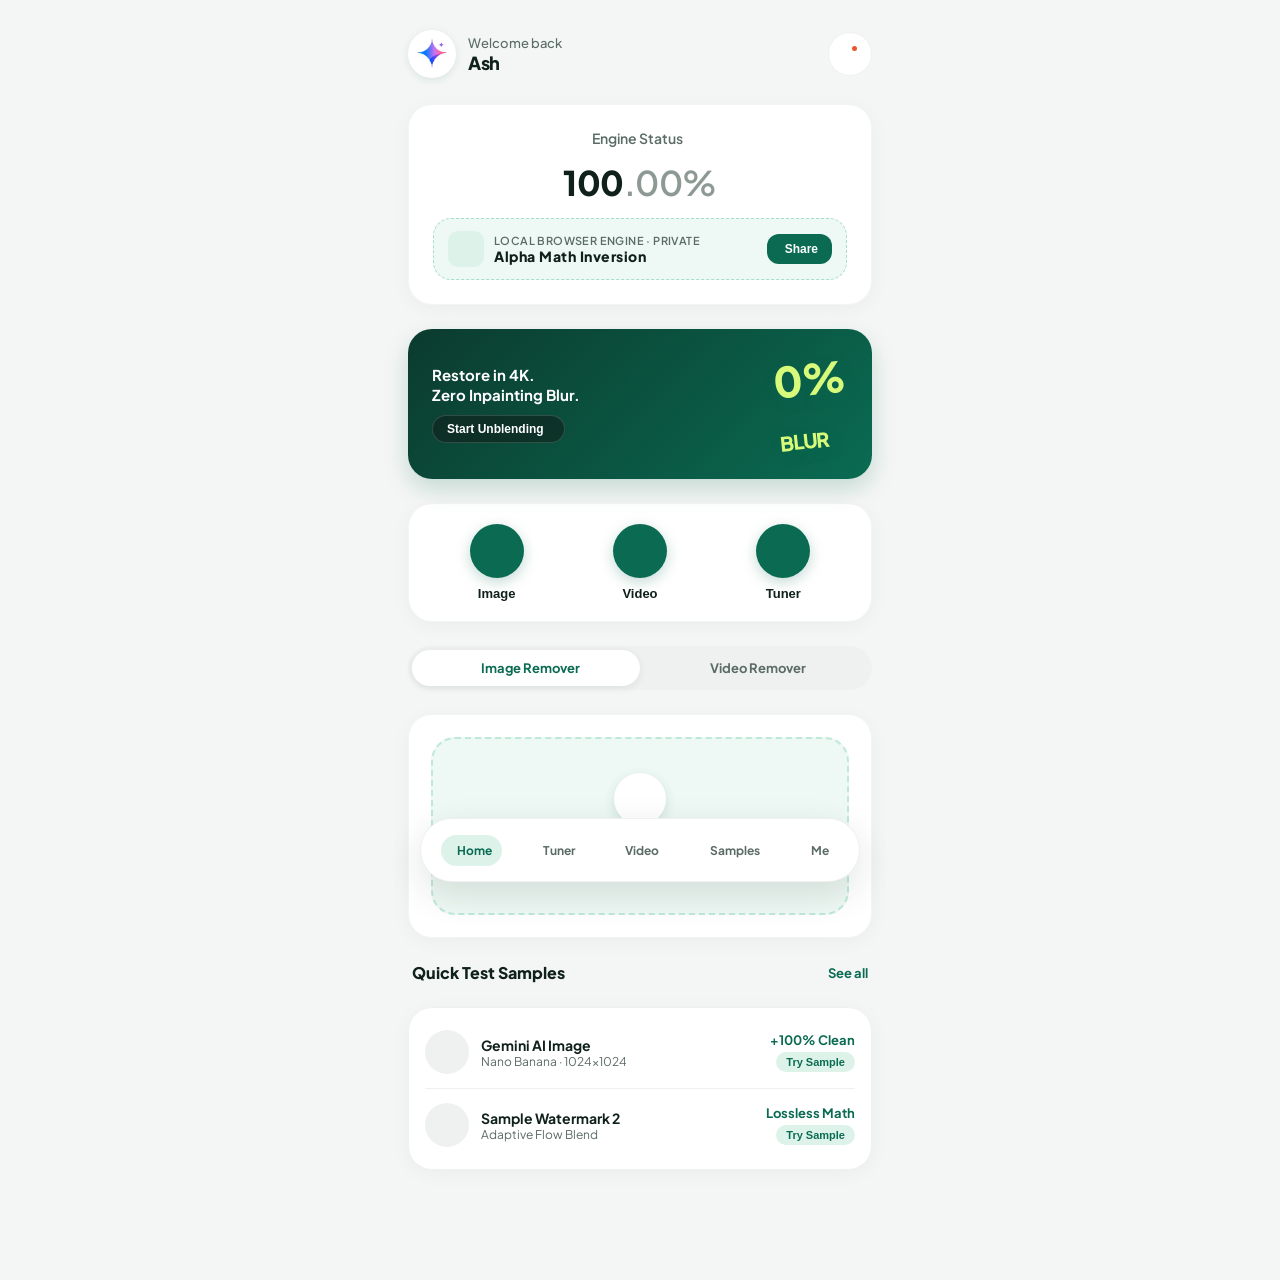
==== commit d544a2e1: "Fix bottom navigation bar overflow on mobile: Use adaptive pill expanding for active tab" ====
--- a/index.html
+++ b/index.html
@@ -34,12 +34,16 @@
   <link rel="preconnect" href="https://fonts.googleapis.com">
   <link rel="preconnect" href="https://fonts.gstatic.com" crossorigin>
   <link href="https://fonts.googleapis.com/css2?family=Plus+Jakarta+Sans:wght@400;500;600;700;800&display=swap" rel="stylesheet">
-  <link rel="stylesheet" href="./style.css?v=2.7.0" />
+  <link rel="stylesheet" href="./style.css?v=2.8.0" />
   <style>
-/* ── INLINED CRITICAL CSS ── */
+/* â•â•â•â•â•â•â•â•â•â•â•â•â•â•â•â•â•â•â•â•â•â•â•â•â•â•â•â•â•â•â•â•â•â•â•â•â•â•â•â•â•â•â•â•â•â•â•â•â•â•â•â•â•â•â•â•â•â•â•â•â•â•â•â•â•â•â•â•â•â•â•â•â•â•â•â•â•â•
+   ANDROID MOBILE APP DESIGN SYSTEM FOR GEMINI WATERMARK REMOVER (RESPONSIVE)
+   â•â•â•â•â•â•â•â•â•â•â•â•â•â•â•â•â•â•â•â•â•â•â•â•â•â•â•â•â•â•â•â•â•â•â•â•â•â•â•â•â•â•â•â•â•â•â•â•â•â•â•â•â•â•â•â•â•â•â•â•â•â•â•â•â•â•â•â•â•â•â•â•â•â•â•â•â•â• */
+
 @import url('https://fonts.googleapis.com/css2?family=Plus+Jakarta+Sans:wght@400;500;600;700;800&display=swap');
 
 :root {
+  /* Design Tokens from Reference */
   --bg-app: #F4F6F5;
   --bg-card: #FFFFFF;
   --primary-emerald: #0A6B52;
@@ -54,6 +58,7 @@
   --divider: #EEF1F0;
   --alert-dot: #E8572A;
 
+  /* Typography & Radii */
   --font-family: 'Plus Jakarta Sans', -apple-system, BlinkMacSystemFont, "Segoe UI", Roboto, sans-serif;
   --radius-cards: 24px;
   --radius-card-sm: 18px;
@@ -61,6 +66,7 @@
   --radius-buttons-sm: 12px;
   --radius-pills: 999px;
 
+  /* Shadows */
   --shadow-card: 0 4px 20px rgba(16, 32, 27, 0.04);
   --shadow-card-hover: 0 8px 30px rgba(16, 32, 27, 0.08);
   --shadow-emerald: 0 8px 24px rgba(10, 107, 82, 0.22);
@@ -69,6 +75,7 @@
   --transition-smooth: all 0.25s cubic-bezier(0.16, 1, 0.3, 1);
 }
 
+/* Base Reset */
 *, *::before, *::after {
   box-sizing: border-box;
   margin: 0;
@@ -104,6 +111,7 @@
   overflow-x: hidden;
 }
 
+/* â”€â”€ Utilities â”€â”€ */
 .hidden { display: none !important; }
 .text-ink { color: var(--ink); }
 .text-muted { color: var(--muted-text); }
@@ -114,6 +122,7 @@
 .fw-700 { font-weight: 700; }
 .fw-800 { font-weight: 800; }
 
+/* â”€â”€ Responsive App Container (Mobile View) â”€â”€ */
 .app-container {
   width: 100%;
   max-width: 500px;
@@ -134,7 +143,7 @@
 .screens-wrapper {
   flex: 1;
   width: 100%;
-  padding: 24px 18px 110px 18px;
+  padding: 24px 18px 110px 18px; /* space for floating bottom menu */
   display: flex;
   flex-direction: column;
 }
@@ -142,7 +151,7 @@
 .app-screen {
   display: none;
   flex-direction: column;
-  gap: 24px;
+  gap: 24px; /* Generous spacing 22-28px */
   animation: fadeInScreen 0.25s cubic-bezier(0.16, 1, 0.3, 1) forwards;
 }
 
@@ -151,10 +160,17 @@
 }
 
 @keyframes fadeInScreen {
-  from { opacity: 0; transform: translateY(6px); }
-  to { opacity: 1; transform: translateY(0); }
-}
-
+  from {
+    opacity: 0;
+    transform: translateY(6px);
+  }
+  to {
+    opacity: 1;
+    transform: translateY(0);
+  }
+}
+
+/* â”€â”€ Screen Header Component â”€â”€ */
 .screen-header {
   display: flex;
   align-items: center;
@@ -233,6 +249,7 @@
   border: 2px solid #FFFFFF;
 }
 
+/* â”€â”€ Sub-Screen Header (Back + Title + Action) â”€â”€ */
 .sub-screen-header {
   display: flex;
   align-items: center;
@@ -266,6 +283,7 @@
   color: var(--ink);
 }
 
+/* â”€â”€ Card Components â”€â”€ */
 .app-card {
   background: var(--bg-card);
   border-radius: var(--radius-cards);
@@ -282,6 +300,7 @@
   box-shadow: var(--shadow-card-hover);
 }
 
+/* â”€â”€ Status / Engine Balance Card â”€â”€ */
 .balance-card {
   background: var(--bg-card);
   border-radius: var(--radius-cards);
@@ -333,6 +352,7 @@
   vertical-align: middle;
 }
 
+/* Mint Account Strip with Dashed Border */
 .mint-account-strip {
   width: 100%;
   background: var(--mint-light);
@@ -399,6 +419,7 @@
   background: var(--deep-green);
 }
 
+/* â”€â”€ Emerald Gradient Banner â”€â”€ */
 .emerald-gradient-banner {
   background: linear-gradient(135deg, var(--deep-green) 0%, var(--primary-emerald) 100%);
   border-radius: var(--radius-cards);
@@ -458,6 +479,7 @@
   letter-spacing: -1px;
 }
 
+/* â”€â”€ Quick Actions Card (3 Circles) â”€â”€ */
 .quick-actions-card {
   background: var(--bg-card);
   border-radius: var(--radius-cards);
@@ -504,6 +526,7 @@
   color: var(--ink);
 }
 
+/* â”€â”€ Mode Switcher (Image vs Video) â”€â”€ */
 .mode-switcher-container {
   display: flex;
   align-items: center;
@@ -537,6 +560,7 @@
   box-shadow: 0 2px 8px rgba(16, 32, 27, 0.08);
 }
 
+/* â”€â”€ Dropzone & Upload â”€â”€ */
 .dropzone {
   border: 2px dashed #BEE9D7;
   background: var(--mint-light);
@@ -581,6 +605,7 @@
   font-weight: 500;
 }
 
+/* â”€â”€ Staging Card â”€â”€ */
 .staging-card {
   display: flex;
   flex-direction: column;
@@ -636,6 +661,7 @@
   gap: 10px;
 }
 
+/* â”€â”€ Primary & Secondary Buttons (56px tall) â”€â”€ */
 .btn-primary-emerald {
   width: 100%;
   height: 56px;
@@ -724,6 +750,7 @@
   background: #E4E8E6;
 }
 
+/* â”€â”€ Preset Chips â”€â”€ */
 .preset-chips-row {
   display: flex;
   flex-direction: column;
@@ -769,6 +796,7 @@
   color: #FFFFFF;
 }
 
+/* â”€â”€ Tuner Controls & Sliders â”€â”€ */
 .tuner-container {
   display: flex;
   flex-direction: column;
@@ -852,6 +880,7 @@
   min-height: 120px;
 }
 
+/* Sliders */
 .tuner-sliders {
   display: flex;
   flex-direction: column;
@@ -917,6 +946,7 @@
   gap: 10px;
 }
 
+/* â”€â”€ Result Receipt Card â”€â”€ */
 .receipt-card {
   width: 100%;
   background: #FFFFFF;
@@ -955,6 +985,7 @@
   font-weight: 700;
 }
 
+/* â”€â”€ Activity / Samples List â”€â”€ */
 .section-header-row {
   display: flex;
   align-items: center;
@@ -1056,6 +1087,7 @@
   color: #FFFFFF;
 }
 
+/* â”€â”€ Deep Green Hero Card â”€â”€ */
 .deep-green-hero-card {
   background: var(--deep-green);
   border-radius: var(--radius-cards);
@@ -1093,6 +1125,7 @@
   margin: 4px 0;
 }
 
+/* â”€â”€ Video Progress Bar â”€â”€ */
 .progress-bar-container {
   width: 100%;
   height: 10px;
@@ -1116,14 +1149,15 @@
   color: var(--primary-emerald);
 }
 
+/* â”€â”€ Floating White Bottom Navigation Pill (Fixed on viewport) â”€â”€ */
 .floating-bottom-menu {
   position: fixed;
-  bottom: 20px;
+  bottom: 18px;
   left: 50%;
   transform: translateX(-50%);
-  width: calc(100% - 32px);
-  max-width: 460px;
-  height: 66px;
+  width: calc(100% - 24px);
+  max-width: 440px;
+  height: 64px;
   background: #FFFFFF;
   border-radius: var(--radius-pills);
   box-shadow: var(--shadow-bottom-menu);
@@ -1132,11 +1166,12 @@
   justify-content: space-around;
   padding: 0 8px;
   z-index: 1000;
-  border: 1px solid rgba(238, 241, 240, 0.9);
+  border: 1px solid rgba(238, 241, 240, 0.95);
+  box-sizing: border-box;
 }
 
 .bottom-menu-item {
-  display: flex;
+  display: inline-flex;
   align-items: center;
   justify-content: center;
   gap: 6px;
@@ -1144,16 +1179,19 @@
   border: none;
   color: var(--muted-text);
   font-family: var(--font-family);
-  font-size: 13px;
+  font-size: 12px;
   font-weight: 700;
   cursor: pointer;
-  padding: 10px 14px;
+  padding: 8px 10px;
   border-radius: var(--radius-pills);
   transition: var(--transition-smooth);
+  white-space: nowrap;
+  flex-shrink: 0;
 }
 
 .bottom-menu-item iconify-icon {
-  font-size: 22px;
+  font-size: 21px;
+  flex-shrink: 0;
 }
 
 .bottom-menu-item:hover {
@@ -1165,6 +1203,33 @@
   color: var(--primary-emerald);
 }
 
+/* On mobile / compact screens: show label ONLY on the active tab so it NEVER clips or overflows! */
+@media (max-width: 480px) {
+  .floating-bottom-menu {
+    height: 60px;
+    padding: 0 6px;
+  }
+  .bottom-menu-item:not(.active) span {
+    display: none;
+  }
+  .bottom-menu-item:not(.active) {
+    padding: 8px;
+    width: 44px;
+    height: 44px;
+    border-radius: 50%;
+  }
+  .bottom-menu-item.active {
+    padding: 8px 14px;
+    border-radius: var(--radius-pills);
+  }
+  .bottom-menu-item.active span {
+    display: inline-block;
+    font-size: 12px;
+    font-weight: 800;
+  }
+}
+
+/* â”€â”€ Checkerboard for Transparent Canvases â”€â”€ */
 .checker {
   background-color: #ffffff;
   background-image: linear-gradient(45deg, #f0f0f0 25%, transparent 25%),
@@ -1175,6 +1240,7 @@
   background-position: 0 0, 0 8px, 8px -8px, -8px 0px;
 }
 
+/* â”€â”€ Results Area Specifics â”€â”€ */
 #img-results .card, #video-results .card {
   background: #FFFFFF;
   border-radius: var(--radius-cards);
@@ -1228,6 +1294,7 @@
 .ad-slot, .footer-promo-strip {
   display: none !important;
 }
+
   </style>
   <script defer src="https://code.iconify.design/iconify-icon/1.0.7/iconify-icon.min.js"></script>
 </head>
--- a/style.css
+++ b/style.css
@@ -1114,12 +1114,12 @@
 /* ── Floating White Bottom Navigation Pill (Fixed on viewport) ── */
 .floating-bottom-menu {
   position: fixed;
-  bottom: 20px;
+  bottom: 18px;
   left: 50%;
   transform: translateX(-50%);
-  width: calc(100% - 32px);
-  max-width: 460px;
-  height: 66px;
+  width: calc(100% - 24px);
+  max-width: 440px;
+  height: 64px;
   background: #FFFFFF;
   border-radius: var(--radius-pills);
   box-shadow: var(--shadow-bottom-menu);
@@ -1128,11 +1128,12 @@
   justify-content: space-around;
   padding: 0 8px;
   z-index: 1000;
-  border: 1px solid rgba(238, 241, 240, 0.9);
+  border: 1px solid rgba(238, 241, 240, 0.95);
+  box-sizing: border-box;
 }
 
 .bottom-menu-item {
-  display: flex;
+  display: inline-flex;
   align-items: center;
   justify-content: center;
   gap: 6px;
@@ -1140,16 +1141,19 @@
   border: none;
   color: var(--muted-text);
   font-family: var(--font-family);
-  font-size: 13px;
-  font-weight: 700;
-  cursor: pointer;
-  padding: 10px 14px;
+  font-size: 12px;
+  font-weight: 700;
+  cursor: pointer;
+  padding: 8px 10px;
   border-radius: var(--radius-pills);
   transition: var(--transition-smooth);
+  white-space: nowrap;
+  flex-shrink: 0;
 }
 
 .bottom-menu-item iconify-icon {
-  font-size: 22px;
+  font-size: 21px;
+  flex-shrink: 0;
 }
 
 .bottom-menu-item:hover {
@@ -1159,6 +1163,32 @@
 .bottom-menu-item.active {
   background: var(--mint-tint);
   color: var(--primary-emerald);
+}
+
+/* On mobile / compact screens: show label ONLY on the active tab so it NEVER clips or overflows! */
+@media (max-width: 480px) {
+  .floating-bottom-menu {
+    height: 60px;
+    padding: 0 6px;
+  }
+  .bottom-menu-item:not(.active) span {
+    display: none;
+  }
+  .bottom-menu-item:not(.active) {
+    padding: 8px;
+    width: 44px;
+    height: 44px;
+    border-radius: 50%;
+  }
+  .bottom-menu-item.active {
+    padding: 8px 14px;
+    border-radius: var(--radius-pills);
+  }
+  .bottom-menu-item.active span {
+    display: inline-block;
+    font-size: 12px;
+    font-weight: 800;
+  }
 }
 
 /* ── Checkerboard for Transparent Canvases ── */
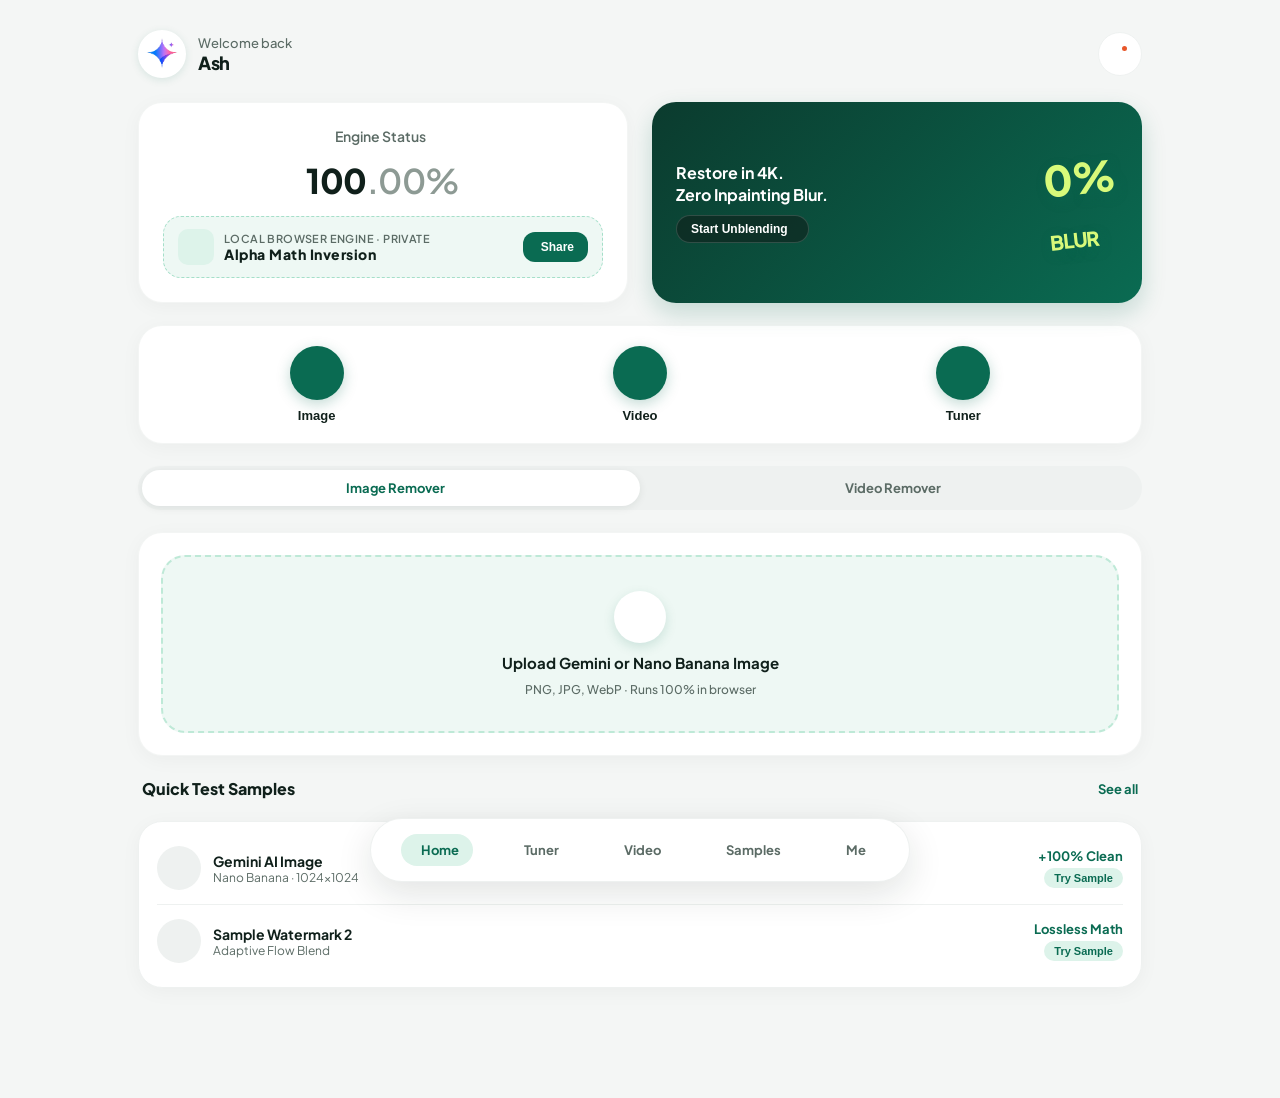
==== commit 26432aa5: "Completely remove unstyled promo banner, remove phone layout restrictions, and implement automatic p" ====
--- a/index.html
+++ b/index.html
@@ -34,16 +34,17 @@
   <link rel="preconnect" href="https://fonts.googleapis.com">
   <link rel="preconnect" href="https://fonts.gstatic.com" crossorigin>
   <link href="https://fonts.googleapis.com/css2?family=Plus+Jakarta+Sans:wght@400;500;600;700;800&display=swap" rel="stylesheet">
-  <link rel="stylesheet" href="./style.css?v=2.8.0" />
+  <link rel="stylesheet" href="./style.css?v=2.9.0" />
   <style>
 /* â•â•â•â•â•â•â•â•â•â•â•â•â•â•â•â•â•â•â•â•â•â•â•â•â•â•â•â•â•â•â•â•â•â•â•â•â•â•â•â•â•â•â•â•â•â•â•â•â•â•â•â•â•â•â•â•â•â•â•â•â•â•â•â•â•â•â•â•â•â•â•â•â•â•â•â•â•â•
-   ANDROID MOBILE APP DESIGN SYSTEM FOR GEMINI WATERMARK REMOVER (RESPONSIVE)
+   GEMINI WATERMARK REMOVER - FULLY RESPONSIVE WEB APP DESIGN SYSTEM
+   Automatic Mobile & Desktop Viewport Adaptation (Pure CSS Media Queries)
    â•â•â•â•â•â•â•â•â•â•â•â•â•â•â•â•â•â•â•â•â•â•â•â•â•â•â•â•â•â•â•â•â•â•â•â•â•â•â•â•â•â•â•â•â•â•â•â•â•â•â•â•â•â•â•â•â•â•â•â•â•â•â•â•â•â•â•â•â•â•â•â•â•â•â•â•â•â• */
 
 @import url('https://fonts.googleapis.com/css2?family=Plus+Jakarta+Sans:wght@400;500;600;700;800&display=swap');
 
 :root {
-  /* Design Tokens from Reference */
+  /* Design Tokens */
   --bg-app: #F4F6F5;
   --bg-card: #FFFFFF;
   --primary-emerald: #0A6B52;
@@ -75,7 +76,7 @@
   --transition-smooth: all 0.25s cubic-bezier(0.16, 1, 0.3, 1);
 }
 
-/* Base Reset */
+/* â”€â”€ Global Reset â”€â”€ */
 *, *::before, *::after {
   box-sizing: border-box;
   margin: 0;
@@ -122,10 +123,9 @@
 .fw-700 { font-weight: 700; }
 .fw-800 { font-weight: 800; }
 
-/* â”€â”€ Responsive App Container (Mobile View) â”€â”€ */
+/* â”€â”€ Responsive App Container (Automatic Mobile / Desktop) â”€â”€ */
 .app-container {
   width: 100%;
-  max-width: 500px;
   min-height: 100vh;
   margin: 0 auto;
   display: flex;
@@ -134,25 +134,60 @@
   background-color: var(--bg-app);
 }
 
-@media (max-width: 520px) {
+/* Mobile Default (< 768px): Full-bleed focused layout */
+@media (max-width: 767px) {
   .app-container {
     max-width: 100%;
   }
-}
-
-.screens-wrapper {
-  flex: 1;
-  width: 100%;
-  padding: 24px 18px 110px 18px; /* space for floating bottom menu */
-  display: flex;
-  flex-direction: column;
-}
-
+  .screens-wrapper {
+    flex: 1;
+    width: 100%;
+    padding: 18px 16px 105px 16px;
+    display: flex;
+    flex-direction: column;
+  }
+  .hero-dashboard-row {
+    display: flex;
+    flex-direction: column;
+    gap: 18px;
+  }
+}
+
+/* Desktop & Tablet Expansion (>= 768px): Wide Studio Dashboard */
+@media (min-width: 768px) {
+  .app-container {
+    max-width: 1060px;
+    padding: 24px 28px 110px 28px;
+  }
+  .screens-wrapper {
+    flex: 1;
+    width: 100%;
+    padding: 0;
+    display: flex;
+    flex-direction: column;
+  }
+  .hero-dashboard-row {
+    display: grid;
+    grid-template-columns: 1fr 1fr;
+    gap: 24px;
+    align-items: stretch;
+  }
+  .balance-card, .emerald-gradient-banner {
+    height: 100%;
+  }
+  .activity-card-inner {
+    display: grid;
+    grid-template-columns: 1fr 1fr;
+    gap: 16px;
+  }
+}
+
+/* Screen Switcher Animations */
 .app-screen {
   display: none;
   flex-direction: column;
-  gap: 24px; /* Generous spacing 22-28px */
-  animation: fadeInScreen 0.25s cubic-bezier(0.16, 1, 0.3, 1) forwards;
+  gap: 22px;
+  animation: fadeInScreen 0.22s cubic-bezier(0.16, 1, 0.3, 1) forwards;
 }
 
 .app-screen.active {
@@ -160,14 +195,8 @@
 }
 
 @keyframes fadeInScreen {
-  from {
-    opacity: 0;
-    transform: translateY(6px);
-  }
-  to {
-    opacity: 1;
-    transform: translateY(0);
-  }
+  from { opacity: 0; transform: translateY(5px); }
+  to { opacity: 1; transform: translateY(0); }
 }
 
 /* â”€â”€ Screen Header Component â”€â”€ */
@@ -216,6 +245,32 @@
   color: var(--ink);
   font-weight: 800;
   letter-spacing: -0.3px;
+}
+
+.header-actions-group {
+  display: flex;
+  align-items: center;
+  gap: 10px;
+}
+
+.header-github-pill {
+  display: inline-flex;
+  align-items: center;
+  gap: 6px;
+  background: #FFFFFF;
+  border: 1px solid var(--divider);
+  padding: 8px 14px;
+  border-radius: var(--radius-pills);
+  font-size: 13px;
+  font-weight: 700;
+  color: var(--ink);
+  text-decoration: none;
+  transition: var(--transition-smooth);
+}
+
+.header-github-pill:hover {
+  background: var(--mint-light);
+  color: var(--primary-emerald);
 }
 
 .header-bell-btn {
@@ -249,7 +304,7 @@
   border: 2px solid #FFFFFF;
 }
 
-/* â”€â”€ Sub-Screen Header (Back + Title + Action) â”€â”€ */
+/* â”€â”€ Sub-Screen Header â”€â”€ */
 .sub-screen-header {
   display: flex;
   align-items: center;
@@ -309,6 +364,7 @@
   display: flex;
   flex-direction: column;
   align-items: center;
+  justify-content: center;
   gap: 14px;
   box-shadow: var(--shadow-card);
   border: 1px solid rgba(238, 241, 240, 0.7);
@@ -423,7 +479,7 @@
 .emerald-gradient-banner {
   background: linear-gradient(135deg, var(--deep-green) 0%, var(--primary-emerald) 100%);
   border-radius: var(--radius-cards);
-  padding: 22px 24px;
+  padding: 24px;
   min-height: 108px;
   display: flex;
   align-items: center;
@@ -444,7 +500,7 @@
 }
 
 .banner-headline {
-  font-size: 15px;
+  font-size: 16px;
   font-weight: 700;
   line-height: 1.35;
   color: #FFFFFF;
@@ -479,7 +535,7 @@
   letter-spacing: -1px;
 }
 
-/* â”€â”€ Quick Actions Card (3 Circles) â”€â”€ */
+/* â”€â”€ Quick Actions Card â”€â”€ */
 .quick-actions-card {
   background: var(--bg-card);
   border-radius: var(--radius-cards);
@@ -526,7 +582,7 @@
   color: var(--ink);
 }
 
-/* â”€â”€ Mode Switcher (Image vs Video) â”€â”€ */
+/* â”€â”€ Mode Switcher â”€â”€ */
 .mode-switcher-container {
   display: flex;
   align-items: center;
@@ -661,7 +717,7 @@
   gap: 10px;
 }
 
-/* â”€â”€ Primary & Secondary Buttons (56px tall) â”€â”€ */
+/* â”€â”€ Buttons (56px tall) â”€â”€ */
 .btn-primary-emerald {
   width: 100%;
   height: 56px;
@@ -816,10 +872,22 @@
   gap: 8px;
 }
 
-.tuner-preview-row {
-  display: flex;
-  flex-direction: column;
-  gap: 14px;
+/* Desktop Split for Tuner */
+@media (min-width: 768px) {
+  .tuner-preview-row {
+    display: grid;
+    grid-template-columns: 1fr 1fr;
+    gap: 18px;
+    align-items: flex-start;
+  }
+}
+
+@media (max-width: 767px) {
+  .tuner-preview-row {
+    display: flex;
+    flex-direction: column;
+    gap: 14px;
+  }
 }
 
 .tuner-canvas-box {
@@ -946,45 +1014,6 @@
   gap: 10px;
 }
 
-/* â”€â”€ Result Receipt Card â”€â”€ */
-.receipt-card {
-  width: 100%;
-  background: #FFFFFF;
-  border-radius: var(--radius-cards);
-  border: 1.5px dashed #A5DFC9;
-  padding: 20px;
-  display: flex;
-  flex-direction: column;
-  gap: 14px;
-  text-align: left;
-}
-
-.receipt-row {
-  display: flex;
-  justify-content: space-between;
-  align-items: center;
-  font-size: 13px;
-}
-
-.receipt-label {
-  color: var(--muted-text);
-  font-weight: 500;
-}
-
-.receipt-val {
-  font-weight: 700;
-  color: var(--ink);
-}
-
-.receipt-status-pill {
-  background: var(--mint-tint);
-  color: var(--primary-emerald);
-  padding: 4px 10px;
-  border-radius: var(--radius-pills);
-  font-size: 12px;
-  font-weight: 700;
-}
-
 /* â”€â”€ Activity / Samples List â”€â”€ */
 .section-header-row {
   display: flex;
@@ -1010,7 +1039,7 @@
 .activity-card {
   background: #FFFFFF;
   border-radius: var(--radius-cards);
-  padding: 8px 16px;
+  padding: 10px 18px;
   box-shadow: var(--shadow-card);
   border: 1px solid var(--divider);
 }
@@ -1125,6 +1154,15 @@
   margin: 4px 0;
 }
 
+.receipt-status-pill {
+  background: var(--mint-tint);
+  color: var(--primary-emerald);
+  padding: 4px 10px;
+  border-radius: var(--radius-pills);
+  font-size: 12px;
+  font-weight: 700;
+}
+
 /* â”€â”€ Video Progress Bar â”€â”€ */
 .progress-bar-container {
   width: 100%;
@@ -1149,14 +1187,14 @@
   color: var(--primary-emerald);
 }
 
-/* â”€â”€ Floating White Bottom Navigation Pill (Fixed on viewport) â”€â”€ */
+/* â”€â”€ Floating White Bottom Navigation Pill â”€â”€ */
 .floating-bottom-menu {
   position: fixed;
   bottom: 18px;
   left: 50%;
   transform: translateX(-50%);
   width: calc(100% - 24px);
-  max-width: 440px;
+  max-width: 460px;
   height: 64px;
   background: #FFFFFF;
   border-radius: var(--radius-pills);
@@ -1203,8 +1241,8 @@
   color: var(--primary-emerald);
 }
 
-/* On mobile / compact screens: show label ONLY on the active tab so it NEVER clips or overflows! */
-@media (max-width: 480px) {
+/* Automatic Adaptation on Mobile: Active pill expands, inactive items show icons only */
+@media (max-width: 520px) {
   .floating-bottom-menu {
     height: 60px;
     padding: 0 6px;
@@ -1229,7 +1267,21 @@
   }
 }
 
-/* â”€â”€ Checkerboard for Transparent Canvases â”€â”€ */
+/* Automatic Adaptation on Desktop: Full labels for all items */
+@media (min-width: 521px) {
+  .floating-bottom-menu {
+    max-width: 540px;
+    padding: 0 14px;
+  }
+  .bottom-menu-item {
+    padding: 8px 14px;
+    font-size: 13px;
+  }
+  .bottom-menu-item span {
+    display: inline-block !important;
+  }
+}
+
 .checker {
   background-color: #ffffff;
   background-image: linear-gradient(45deg, #f0f0f0 25%, transparent 25%),
@@ -1240,7 +1292,6 @@
   background-position: 0 0, 0 8px, 8px -8px, -8px 0px;
 }
 
-/* â”€â”€ Results Area Specifics â”€â”€ */
 #img-results .card, #video-results .card {
   background: #FFFFFF;
   border-radius: var(--radius-cards);
@@ -1329,6 +1380,7 @@
           </button>
         </div>
 
+        <div class="hero-dashboard-row">
         <!-- Engine Status Balance Card -->
         <div class="balance-card">
           <div class="balance-title">
@@ -1370,6 +1422,7 @@
           </div>
           <div class="banner-3d-lime">0%<br><span style="font-size: 20px;">BLUR</span></div>
         </div>
+        </div><!-- /.hero-dashboard-row -->
 
         <!-- Quick Actions (3 Circles: Image, Video, Tuner) -->
         <div class="quick-actions-card">
--- a/style.css
+++ b/style.css
@@ -1,11 +1,12 @@
 /* ══════════════════════════════════════════════════════════════════════════════
-   ANDROID MOBILE APP DESIGN SYSTEM FOR GEMINI WATERMARK REMOVER (RESPONSIVE)
+   GEMINI WATERMARK REMOVER - FULLY RESPONSIVE WEB APP DESIGN SYSTEM
+   Automatic Mobile & Desktop Viewport Adaptation (Pure CSS Media Queries)
    ══════════════════════════════════════════════════════════════════════════════ */
 
 @import url('https://fonts.googleapis.com/css2?family=Plus+Jakarta+Sans:wght@400;500;600;700;800&display=swap');
 
 :root {
-  /* Design Tokens from Reference */
+  /* Design Tokens */
   --bg-app: #F4F6F5;
   --bg-card: #FFFFFF;
   --primary-emerald: #0A6B52;
@@ -37,7 +38,7 @@
   --transition-smooth: all 0.25s cubic-bezier(0.16, 1, 0.3, 1);
 }
 
-/* Base Reset */
+/* ── Global Reset ── */
 *, *::before, *::after {
   box-sizing: border-box;
   margin: 0;
@@ -84,10 +85,9 @@
 .fw-700 { font-weight: 700; }
 .fw-800 { font-weight: 800; }
 
-/* ── Responsive App Container (Mobile View) ── */
+/* ── Responsive App Container (Automatic Mobile / Desktop) ── */
 .app-container {
   width: 100%;
-  max-width: 500px;
   min-height: 100vh;
   margin: 0 auto;
   display: flex;
@@ -96,25 +96,60 @@
   background-color: var(--bg-app);
 }
 
-@media (max-width: 520px) {
+/* Mobile Default (< 768px): Full-bleed focused layout */
+@media (max-width: 767px) {
   .app-container {
     max-width: 100%;
   }
-}
-
-.screens-wrapper {
-  flex: 1;
-  width: 100%;
-  padding: 24px 18px 110px 18px; /* space for floating bottom menu */
-  display: flex;
-  flex-direction: column;
-}
-
+  .screens-wrapper {
+    flex: 1;
+    width: 100%;
+    padding: 18px 16px 105px 16px;
+    display: flex;
+    flex-direction: column;
+  }
+  .hero-dashboard-row {
+    display: flex;
+    flex-direction: column;
+    gap: 18px;
+  }
+}
+
+/* Desktop & Tablet Expansion (>= 768px): Wide Studio Dashboard */
+@media (min-width: 768px) {
+  .app-container {
+    max-width: 1060px;
+    padding: 24px 28px 110px 28px;
+  }
+  .screens-wrapper {
+    flex: 1;
+    width: 100%;
+    padding: 0;
+    display: flex;
+    flex-direction: column;
+  }
+  .hero-dashboard-row {
+    display: grid;
+    grid-template-columns: 1fr 1fr;
+    gap: 24px;
+    align-items: stretch;
+  }
+  .balance-card, .emerald-gradient-banner {
+    height: 100%;
+  }
+  .activity-card-inner {
+    display: grid;
+    grid-template-columns: 1fr 1fr;
+    gap: 16px;
+  }
+}
+
+/* Screen Switcher Animations */
 .app-screen {
   display: none;
   flex-direction: column;
-  gap: 24px; /* Generous spacing 22-28px */
-  animation: fadeInScreen 0.25s cubic-bezier(0.16, 1, 0.3, 1) forwards;
+  gap: 22px;
+  animation: fadeInScreen 0.22s cubic-bezier(0.16, 1, 0.3, 1) forwards;
 }
 
 .app-screen.active {
@@ -122,14 +157,8 @@
 }
 
 @keyframes fadeInScreen {
-  from {
-    opacity: 0;
-    transform: translateY(6px);
-  }
-  to {
-    opacity: 1;
-    transform: translateY(0);
-  }
+  from { opacity: 0; transform: translateY(5px); }
+  to { opacity: 1; transform: translateY(0); }
 }
 
 /* ── Screen Header Component ── */
@@ -178,6 +207,32 @@
   color: var(--ink);
   font-weight: 800;
   letter-spacing: -0.3px;
+}
+
+.header-actions-group {
+  display: flex;
+  align-items: center;
+  gap: 10px;
+}
+
+.header-github-pill {
+  display: inline-flex;
+  align-items: center;
+  gap: 6px;
+  background: #FFFFFF;
+  border: 1px solid var(--divider);
+  padding: 8px 14px;
+  border-radius: var(--radius-pills);
+  font-size: 13px;
+  font-weight: 700;
+  color: var(--ink);
+  text-decoration: none;
+  transition: var(--transition-smooth);
+}
+
+.header-github-pill:hover {
+  background: var(--mint-light);
+  color: var(--primary-emerald);
 }
 
 .header-bell-btn {
@@ -211,7 +266,7 @@
   border: 2px solid #FFFFFF;
 }
 
-/* ── Sub-Screen Header (Back + Title + Action) ── */
+/* ── Sub-Screen Header ── */
 .sub-screen-header {
   display: flex;
   align-items: center;
@@ -271,6 +326,7 @@
   display: flex;
   flex-direction: column;
   align-items: center;
+  justify-content: center;
   gap: 14px;
   box-shadow: var(--shadow-card);
   border: 1px solid rgba(238, 241, 240, 0.7);
@@ -385,7 +441,7 @@
 .emerald-gradient-banner {
   background: linear-gradient(135deg, var(--deep-green) 0%, var(--primary-emerald) 100%);
   border-radius: var(--radius-cards);
-  padding: 22px 24px;
+  padding: 24px;
   min-height: 108px;
   display: flex;
   align-items: center;
@@ -406,7 +462,7 @@
 }
 
 .banner-headline {
-  font-size: 15px;
+  font-size: 16px;
   font-weight: 700;
   line-height: 1.35;
   color: #FFFFFF;
@@ -441,7 +497,7 @@
   letter-spacing: -1px;
 }
 
-/* ── Quick Actions Card (3 Circles) ── */
+/* ── Quick Actions Card ── */
 .quick-actions-card {
   background: var(--bg-card);
   border-radius: var(--radius-cards);
@@ -488,7 +544,7 @@
   color: var(--ink);
 }
 
-/* ── Mode Switcher (Image vs Video) ── */
+/* ── Mode Switcher ── */
 .mode-switcher-container {
   display: flex;
   align-items: center;
@@ -623,7 +679,7 @@
   gap: 10px;
 }
 
-/* ── Primary & Secondary Buttons (56px tall) ── */
+/* ── Buttons (56px tall) ── */
 .btn-primary-emerald {
   width: 100%;
   height: 56px;
@@ -778,10 +834,22 @@
   gap: 8px;
 }
 
-.tuner-preview-row {
-  display: flex;
-  flex-direction: column;
-  gap: 14px;
+/* Desktop Split for Tuner */
+@media (min-width: 768px) {
+  .tuner-preview-row {
+    display: grid;
+    grid-template-columns: 1fr 1fr;
+    gap: 18px;
+    align-items: flex-start;
+  }
+}
+
+@media (max-width: 767px) {
+  .tuner-preview-row {
+    display: flex;
+    flex-direction: column;
+    gap: 14px;
+  }
 }
 
 .tuner-canvas-box {
@@ -908,45 +976,6 @@
   gap: 10px;
 }
 
-/* ── Result Receipt Card ── */
-.receipt-card {
-  width: 100%;
-  background: #FFFFFF;
-  border-radius: var(--radius-cards);
-  border: 1.5px dashed #A5DFC9;
-  padding: 20px;
-  display: flex;
-  flex-direction: column;
-  gap: 14px;
-  text-align: left;
-}
-
-.receipt-row {
-  display: flex;
-  justify-content: space-between;
-  align-items: center;
-  font-size: 13px;
-}
-
-.receipt-label {
-  color: var(--muted-text);
-  font-weight: 500;
-}
-
-.receipt-val {
-  font-weight: 700;
-  color: var(--ink);
-}
-
-.receipt-status-pill {
-  background: var(--mint-tint);
-  color: var(--primary-emerald);
-  padding: 4px 10px;
-  border-radius: var(--radius-pills);
-  font-size: 12px;
-  font-weight: 700;
-}
-
 /* ── Activity / Samples List ── */
 .section-header-row {
   display: flex;
@@ -972,7 +1001,7 @@
 .activity-card {
   background: #FFFFFF;
   border-radius: var(--radius-cards);
-  padding: 8px 16px;
+  padding: 10px 18px;
   box-shadow: var(--shadow-card);
   border: 1px solid var(--divider);
 }
@@ -1087,6 +1116,15 @@
   margin: 4px 0;
 }
 
+.receipt-status-pill {
+  background: var(--mint-tint);
+  color: var(--primary-emerald);
+  padding: 4px 10px;
+  border-radius: var(--radius-pills);
+  font-size: 12px;
+  font-weight: 700;
+}
+
 /* ── Video Progress Bar ── */
 .progress-bar-container {
   width: 100%;
@@ -1111,14 +1149,14 @@
   color: var(--primary-emerald);
 }
 
-/* ── Floating White Bottom Navigation Pill (Fixed on viewport) ── */
+/* ── Floating White Bottom Navigation Pill ── */
 .floating-bottom-menu {
   position: fixed;
   bottom: 18px;
   left: 50%;
   transform: translateX(-50%);
   width: calc(100% - 24px);
-  max-width: 440px;
+  max-width: 460px;
   height: 64px;
   background: #FFFFFF;
   border-radius: var(--radius-pills);
@@ -1165,8 +1203,8 @@
   color: var(--primary-emerald);
 }
 
-/* On mobile / compact screens: show label ONLY on the active tab so it NEVER clips or overflows! */
-@media (max-width: 480px) {
+/* Automatic Adaptation on Mobile: Active pill expands, inactive items show icons only */
+@media (max-width: 520px) {
   .floating-bottom-menu {
     height: 60px;
     padding: 0 6px;
@@ -1191,7 +1229,21 @@
   }
 }
 
-/* ── Checkerboard for Transparent Canvases ── */
+/* Automatic Adaptation on Desktop: Full labels for all items */
+@media (min-width: 521px) {
+  .floating-bottom-menu {
+    max-width: 540px;
+    padding: 0 14px;
+  }
+  .bottom-menu-item {
+    padding: 8px 14px;
+    font-size: 13px;
+  }
+  .bottom-menu-item span {
+    display: inline-block !important;
+  }
+}
+
 .checker {
   background-color: #ffffff;
   background-image: linear-gradient(45deg, #f0f0f0 25%, transparent 25%),
@@ -1202,7 +1254,6 @@
   background-position: 0 0, 0 8px, 8px -8px, -8px 0px;
 }
 
-/* ── Results Area Specifics ── */
 #img-results .card, #video-results .card {
   background: #FFFFFF;
   border-radius: var(--radius-cards);
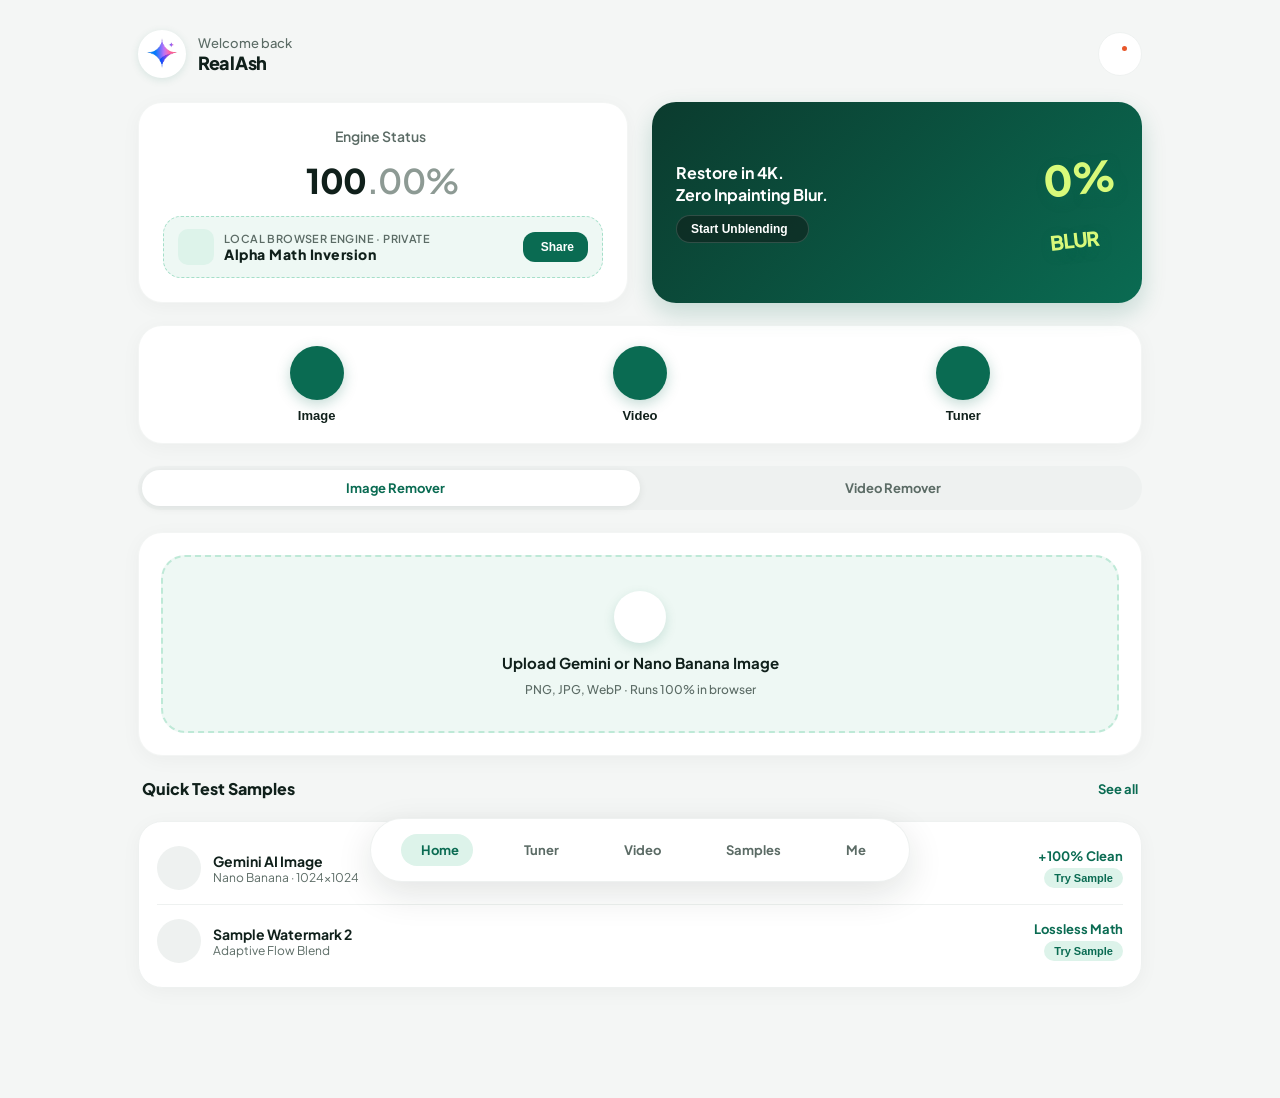
==== commit 859b5604: "SEO & Branding: Set creator name to RealAsh across title, metadata, schema, and UI" ====
--- a/index.html
+++ b/index.html
@@ -3,11 +3,14 @@
 
 <head>
   <meta charset="UTF-8" />
+  <meta name="google-site-verification" content="mgsSD8_RHvetdbFW60JSO3q6uCC5163Smf3ns9BsbjI" />
   <meta name="viewport" content="width=device-width, initial-scale=1.0, maximum-scale=1.0, user-scalable=no" />
-  <title>Gemini Watermark Remover</title>
-  <meta name="author" content="Ash" />
+  <title>RealAsh - Gemini Watermark &amp; Logo Remover – Free Video &amp; Image Tool</title>
+  <meta name="author" content="RealAsh" />
   <meta name="description"
-    content="Free Gemini watermark remover &amp; logo remover. Lossless mathematical unblending with 100% original quality. Created by Ash." />
+    content="Free Gemini watermark remover &amp; logo remover by RealAsh. Remove Google Gemini watermark from video and AI images online with zero blur, no sign-up, and 100% original quality." />
+  <meta name="keywords"
+    content="RealAsh, realash gemini, realash watermark remover, gemini logo remover, gemini watermark remover, remove gemini watermark, gemini watermark remover video, gemini video watermark remover, gemini watermark remover free, remove gemini watermark from video, gemini remove watermark, gemini logo remover from video, remove watermark gemini, google flow watermark remover, gemini omni watermark remover, nano banana watermark remover, veo 3 watermark remover, ashy0927" />
   <meta name="robots" content="index, follow" />
   <meta name="theme-color" content="#F4F6F5" />
   <meta name="apple-mobile-web-app-capable" content="yes" />
@@ -22,19 +25,62 @@
   <link rel="canonical" href="https://ashy0927.github.io/gemini-watermark-remover/" />
 
   <!-- Open Graph -->
-  <meta property="og:site_name" content="Gemini Watermark Remover" />
+  <meta property="og:site_name" content="RealAsh - Gemini Watermark Remover" />
   <meta property="og:type" content="website" />
   <meta property="og:url" content="https://ashy0927.github.io/gemini-watermark-remover/" />
-  <meta property="og:title" content="Gemini Watermark Remover – Lossless Unblender by Ash" />
+  <meta property="og:title" content="RealAsh - Gemini Watermark &amp; Logo Remover – Free Video &amp; Image Tool" />
   <meta property="og:description"
-    content="Client-side lossless unblender for Gemini Omni &amp; Nano Banana AI images and videos with zero blur." />
+    content="Free Gemini watermark remover &amp; logo remover by RealAsh. Remove Google Gemini watermark from video and AI images online with zero blur, no sign-up, and 100% original quality." />
   <meta property="og:image" content="https://ashy0927.github.io/gemini-watermark-remover/assets/logo.webp" />
+
+  <!-- Twitter -->
+  <meta name="twitter:card" content="summary_large_image" />
+  <meta name="twitter:url" content="https://ashy0927.github.io/gemini-watermark-remover/" />
+  <meta name="twitter:title" content="RealAsh - Gemini Watermark &amp; Logo Remover – Free Video &amp; Image Tool" />
+  <meta name="twitter:description"
+    content="Free Gemini watermark remover &amp; logo remover by RealAsh. Remove Google Gemini watermark from video and AI images online with zero blur, no sign-up, and 100% original quality." />
+  <meta name="twitter:image" content="https://ashy0927.github.io/gemini-watermark-remover/assets/logo.webp" />
+
+  <!-- Structured Data (JSON-LD) for Google Rich Snippets -->
+  <script type="application/ld+json">
+  {
+    "@context": "https://schema.org",
+    "@graph": [
+      {
+        "@type": ["SoftwareApplication", "WebApplication"],
+        "name": "RealAsh - Gemini Watermark Remover",
+        "alternateName": [
+          "RealAsh Gemini Logo Remover",
+          "Gemini Watermark Remover",
+          "Google Gemini Watermark Remover",
+          "Gemini Omni Video Watermark Remover",
+          "Nano Banana Watermark Remover"
+        ],
+        "url": "https://ashy0927.github.io/gemini-watermark-remover/",
+        "applicationCategory": "MultimediaApplication",
+        "operatingSystem": "All",
+        "browserRequirements": "Requires HTML5 Canvas and WebCodecs support",
+        "offers": {
+          "@type": "Offer",
+          "price": "0",
+          "priceCurrency": "USD"
+        },
+        "author": {
+          "@type": "Person",
+          "name": "RealAsh",
+          "url": "https://github.com/Ashy0927"
+        },
+        "description": "Free Gemini watermark remover & logo remover online by RealAsh. Mathematically unblend Gemini Omni video watermarks and Nano Banana AI image logos in-browser with zero quality loss."
+      }
+    ]
+  }
+  </script>
 
   <!-- Fonts & Icons -->
   <link rel="preconnect" href="https://fonts.googleapis.com">
   <link rel="preconnect" href="https://fonts.gstatic.com" crossorigin>
   <link href="https://fonts.googleapis.com/css2?family=Plus+Jakarta+Sans:wght@400;500;600;700;800&display=swap" rel="stylesheet">
-  <link rel="stylesheet" href="./style.css?v=2.9.0" />
+  <link rel="stylesheet" href="./style.css?v=3.0.0" />
   <style>
 /* â•â•â•â•â•â•â•â•â•â•â•â•â•â•â•â•â•â•â•â•â•â•â•â•â•â•â•â•â•â•â•â•â•â•â•â•â•â•â•â•â•â•â•â•â•â•â•â•â•â•â•â•â•â•â•â•â•â•â•â•â•â•â•â•â•â•â•â•â•â•â•â•â•â•â•â•â•â•
    GEMINI WATERMARK REMOVER - FULLY RESPONSIVE WEB APP DESIGN SYSTEM
@@ -1346,6 +1392,338 @@
   display: none !important;
 }
 
+/* ══════════════════════════════════════════
+   OWNER PORTAL & USAGE METRICS DASHBOARD
+   ══════════════════════════════════════════ */
+.owner-section-divider {
+  height: 1px;
+  background: var(--divider);
+  margin: 18px 0 14px;
+}
+
+.owner-portal-wrap {
+  width: 100%;
+}
+
+.owner-locked-box {
+  display: flex;
+  flex-direction: column;
+  gap: 6px;
+}
+
+.owner-input-group {
+  display: flex;
+  align-items: center;
+  gap: 8px;
+  background: #FAFBFB;
+  border: 1px solid #DFE6E2;
+  border-radius: var(--radius-buttons-sm);
+  padding: 4px 6px 4px 12px;
+  transition: border-color 0.2s ease, box-shadow 0.2s ease;
+}
+
+.owner-input-group:focus-within {
+  border-color: var(--primary-emerald);
+  box-shadow: 0 0 0 3px rgba(10, 107, 82, 0.1);
+}
+
+.owner-input-icon {
+  display: flex;
+  align-items: center;
+  color: var(--muted-text);
+  font-size: 16px;
+}
+
+.owner-passcode-input {
+  flex: 1;
+  border: none;
+  background: transparent;
+  outline: none;
+  font-family: inherit;
+  font-size: 13px;
+  color: var(--ink);
+  font-weight: 500;
+  min-width: 0;
+}
+
+.owner-passcode-input::placeholder {
+  color: #8F9E98;
+}
+
+.btn-owner-unlock {
+  border: none;
+  background: var(--primary-emerald);
+  color: #FFFFFF;
+  font-family: inherit;
+  font-size: 12px;
+  font-weight: 700;
+  padding: 8px 14px;
+  border-radius: 9px;
+  cursor: pointer;
+  display: inline-flex;
+  align-items: center;
+  gap: 5px;
+  transition: background 0.15s ease, transform 0.1s ease;
+  white-space: nowrap;
+}
+
+.btn-owner-unlock:hover {
+  background: var(--primary-emerald-hover);
+}
+
+.btn-owner-unlock:active {
+  transform: scale(0.97);
+}
+
+.owner-passcode-error {
+  font-size: 11px;
+  color: #D32F2F;
+  font-weight: 600;
+  padding-left: 4px;
+}
+
+/* Unlocked Panel */
+.owner-unlocked-panel {
+  display: flex;
+  flex-direction: column;
+  gap: 12px;
+}
+
+.owner-panel-header {
+  display: flex;
+  align-items: center;
+  justify-content: space-between;
+  gap: 8px;
+}
+
+.owner-badge {
+  display: inline-flex;
+  align-items: center;
+  gap: 6px;
+  font-size: 12px;
+  font-weight: 700;
+  background: var(--mint-tint);
+  color: var(--primary-emerald);
+  padding: 5px 12px;
+  border-radius: var(--radius-pills);
+}
+
+.btn-owner-lock-action {
+  border: 1px solid #DFE6E2;
+  background: #FAFBFB;
+  color: var(--muted-text);
+  font-family: inherit;
+  font-size: 11px;
+  font-weight: 600;
+  padding: 5px 10px;
+  border-radius: 8px;
+  cursor: pointer;
+  display: inline-flex;
+  align-items: center;
+  gap: 4px;
+  transition: background 0.15s ease;
+}
+
+.btn-owner-lock-action:hover {
+  background: #EEF1F0;
+  color: var(--ink);
+}
+
+.owner-stats-grid {
+  display: grid;
+  grid-template-columns: repeat(2, 1fr);
+  gap: 8px;
+}
+
+.owner-stat-card {
+  background: #FAFBFB;
+  border: 1px solid #E6ECE8;
+  border-radius: 14px;
+  padding: 10px 12px;
+  display: flex;
+  flex-direction: column;
+  gap: 2px;
+}
+
+.owner-stat-icon {
+  width: 26px;
+  height: 26px;
+  border-radius: 8px;
+  display: flex;
+  align-items: center;
+  justify-content: center;
+  font-size: 14px;
+  margin-bottom: 4px;
+}
+
+.owner-stat-val {
+  font-size: 18px;
+  font-weight: 800;
+  color: var(--ink);
+  line-height: 1.1;
+}
+
+.owner-stat-lbl {
+  font-size: 10px;
+  font-weight: 600;
+  color: var(--muted-text);
+  text-transform: uppercase;
+  letter-spacing: 0.3px;
+}
+
+.owner-actions-row {
+  display: flex;
+  gap: 6px;
+  flex-wrap: wrap;
+}
+
+.btn-owner-action {
+  flex: 1;
+  min-width: 100px;
+  height: 36px;
+  border-radius: 10px;
+  font-family: inherit;
+  font-size: 11px;
+  font-weight: 700;
+  display: inline-flex;
+  align-items: center;
+  justify-content: center;
+  gap: 5px;
+  cursor: pointer;
+  transition: background 0.15s ease;
+  background: var(--primary-emerald);
+  color: #FFFFFF;
+  border: none;
+}
+
+.btn-owner-action:hover {
+  background: var(--primary-emerald-hover);
+}
+
+.btn-owner-action.secondary {
+  flex: 0 0 auto;
+  min-width: 36px;
+  background: #FAFBFB;
+  color: var(--ink);
+  border: 1px solid #DFE6E2;
+}
+
+.btn-owner-action.secondary:hover {
+  background: #EEF1F0;
+}
+
+.owner-logs-container {
+  border-top: 1px solid var(--divider);
+  padding-top: 10px;
+}
+
+.owner-logs-head {
+  display: flex;
+  align-items: center;
+  justify-content: space-between;
+  margin-bottom: 8px;
+}
+
+.owner-logs-head-title {
+  font-size: 12px;
+  font-weight: 700;
+  color: var(--ink);
+}
+
+.btn-toggle-raw {
+  font-size: 11px;
+  font-weight: 600;
+  color: var(--primary-emerald);
+  background: none;
+  border: none;
+  cursor: pointer;
+  padding: 0;
+  text-decoration: underline;
+}
+
+.owner-events-list {
+  max-height: 220px;
+  overflow-y: auto;
+  display: flex;
+  flex-direction: column;
+  gap: 6px;
+  padding-right: 2px;
+}
+
+.owner-event-item {
+  background: #FAFBFB;
+  border: 1px solid #E6ECE8;
+  border-radius: 10px;
+  padding: 8px 10px;
+  display: flex;
+  align-items: center;
+  justify-content: space-between;
+  gap: 8px;
+}
+
+.event-item-left {
+  display: flex;
+  align-items: center;
+  gap: 8px;
+  min-width: 0;
+}
+
+.event-item-icon {
+  width: 24px;
+  height: 24px;
+  border-radius: 7px;
+  display: flex;
+  align-items: center;
+  justify-content: center;
+  font-size: 13px;
+  flex-shrink: 0;
+}
+
+.event-item-info {
+  display: flex;
+  flex-direction: column;
+  min-width: 0;
+}
+
+.event-item-title {
+  font-size: 11px;
+  font-weight: 700;
+  color: var(--ink);
+  white-space: nowrap;
+  overflow: hidden;
+  text-overflow: ellipsis;
+}
+
+.event-item-sub {
+  font-size: 10px;
+  color: var(--muted-text);
+  white-space: nowrap;
+  overflow: hidden;
+  text-overflow: ellipsis;
+}
+
+.event-item-time {
+  font-size: 10px;
+  color: #8F9E98;
+  white-space: nowrap;
+  flex-shrink: 0;
+}
+
+.owner-raw-json-viewer {
+  max-height: 180px;
+  overflow: auto;
+  background: #10201B;
+  color: #A7F3D0;
+  font-family: "SFMono-Regular", Consolas, "Liberation Mono", Menlo, monospace;
+  font-size: 10px;
+  line-height: 1.4;
+  padding: 10px;
+  border-radius: 10px;
+  margin-top: 8px;
+  white-space: pre-wrap;
+  word-break: break-all;
+}
+
   </style>
   <script defer src="https://code.iconify.design/iconify-icon/1.0.7/iconify-icon.min.js"></script>
 </head>
@@ -1371,7 +1749,7 @@
             </div>
             <div class="header-user-info">
               <div class="welcome-text">Welcome back</div>
-              <div class="user-name">Ash</div>
+              <div class="user-name">RealAsh</div>
             </div>
           </div>
           <button type="button" class="header-bell-btn" title="Notifications" id="btn-notification-bell">
@@ -1960,10 +2338,10 @@
           <div class="activity-row" style="padding: 12px 0;">
             <div class="activity-left">
               <div class="profile-avatar-ring" style="width: 52px; height: 52px;">
-                <img src="https://avatars.githubusercontent.com/u/218390465?v=4" alt="Ash Avatar" />
+                <img src="https://avatars.githubusercontent.com/u/218390465?v=4" alt="RealAsh Avatar" />
               </div>
               <div class="activity-info">
-                <div class="activity-title" style="font-size: 16px;">Ash</div>
+                <div class="activity-title" style="font-size: 16px;">RealAsh</div>
                 <div class="activity-sub">Creator · Open Source Developer</div>
               </div>
             </div>
@@ -1971,8 +2349,101 @@
           </div>
           <button type="button" class="btn-primary-emerald" onclick="window.open('https://github.com/Ashy0927', '_blank')" style="height: 48px;">
             <iconify-icon icon="ph:github-logo-bold" width="18"></iconify-icon>
-            <span>Visit Ash's GitHub</span>
+            <span>Visit RealAsh on GitHub</span>
           </button>
+
+          <!-- Subtle Owner Access Portal (Passcode: ash0927) -->
+          <div class="owner-section-divider"></div>
+          <div class="owner-portal-wrap" id="owner-portal-container">
+            <!-- Locked State: Small & Discreet -->
+            <div id="owner-locked-view" class="owner-locked-box">
+              <div class="owner-input-group">
+                <div class="owner-input-icon">
+                  <iconify-icon icon="ph:lock-key-bold"></iconify-icon>
+                </div>
+                <input type="password" id="owner-passcode-input" class="owner-passcode-input" placeholder="Owner passcode" autocomplete="off" />
+                <button type="button" id="btn-owner-unlock" class="btn-owner-unlock">
+                  <iconify-icon icon="ph:key-bold" width="13"></iconify-icon>
+                  <span>Unlock</span>
+                </button>
+              </div>
+              <div id="owner-passcode-error" class="owner-passcode-error hidden">Incorrect passcode</div>
+            </div>
+
+            <!-- Unlocked State: Owner Metrics & Events Array Log -->
+            <div id="owner-unlocked-panel" class="owner-unlocked-panel hidden">
+              <div class="owner-panel-header">
+                <div class="owner-badge">
+                  <iconify-icon icon="ph:shield-check-bold" style="color: var(--primary-emerald); font-size: 15px;"></iconify-icon>
+                  <span>RealAsh · Owner Verified</span>
+                </div>
+                <button type="button" id="btn-owner-lock" class="btn-owner-lock-action" title="Lock Portal">
+                  <iconify-icon icon="ph:lock-simple-bold"></iconify-icon>
+                  <span>Lock</span>
+                </button>
+              </div>
+
+              <!-- Metrics Stats Grid -->
+              <div class="owner-stats-grid">
+                <div class="owner-stat-card">
+                  <div class="owner-stat-icon" style="background: rgba(10, 107, 82, 0.12); color: var(--primary-emerald);">
+                    <iconify-icon icon="ph:users-bold"></iconify-icon>
+                  </div>
+                  <div class="owner-stat-val" id="metric-total-visits">0</div>
+                  <div class="owner-stat-lbl">Site Visits</div>
+                </div>
+                <div class="owner-stat-card">
+                  <div class="owner-stat-icon" style="background: rgba(43, 147, 72, 0.12); color: #2B9348;">
+                    <iconify-icon icon="ph:image-bold"></iconify-icon>
+                  </div>
+                  <div class="owner-stat-val" id="metric-images-cleaned">0</div>
+                  <div class="owner-stat-lbl">Images Cleaned</div>
+                </div>
+                <div class="owner-stat-card">
+                  <div class="owner-stat-icon" style="background: rgba(0, 119, 182, 0.12); color: #0077B6;">
+                    <iconify-icon icon="ph:video-camera-bold"></iconify-icon>
+                  </div>
+                  <div class="owner-stat-val" id="metric-videos-cleaned">0</div>
+                  <div class="owner-stat-lbl">Videos Cleaned</div>
+                </div>
+                <div class="owner-stat-card">
+                  <div class="owner-stat-icon" style="background: rgba(232, 87, 42, 0.12); color: #E8572A;">
+                    <iconify-icon icon="ph:lightning-bold"></iconify-icon>
+                  </div>
+                  <div class="owner-stat-val" id="metric-total-ops">0</div>
+                  <div class="owner-stat-lbl">Total Usages</div>
+                </div>
+              </div>
+
+              <!-- Actions: Export JSON Array & Copy -->
+              <div class="owner-actions-row">
+                <button type="button" id="btn-export-metrics-json" class="btn-owner-action">
+                  <iconify-icon icon="ph:download-simple-bold" width="14"></iconify-icon>
+                  <span>Export JSON (Array)</span>
+                </button>
+                <button type="button" id="btn-copy-metrics-json" class="btn-owner-action secondary" title="Copy Raw JSON Array">
+                  <iconify-icon icon="ph:copy-bold" width="14"></iconify-icon>
+                  <span id="copy-btn-text">Copy Array</span>
+                </button>
+                <button type="button" id="btn-refresh-metrics" class="btn-owner-action secondary" title="Refresh Live Numbers">
+                  <iconify-icon icon="ph:arrows-clockwise-bold" width="14"></iconify-icon>
+                </button>
+              </div>
+
+              <!-- Live Activity Events Array List -->
+              <div class="owner-logs-container">
+                <div class="owner-logs-head">
+                  <span class="owner-logs-head-title">Activity Events Log (<span id="metric-events-count">0</span>)</span>
+                  <button type="button" id="btn-toggle-raw-json" class="btn-toggle-raw">View Raw Array</button>
+                </div>
+                <div id="owner-events-list" class="owner-events-list">
+                  <!-- Dynamically populated events -->
+                </div>
+                <!-- Collapsible Raw JSON viewer -->
+                <pre id="owner-raw-json-viewer" class="owner-raw-json-viewer hidden"></pre>
+              </div>
+            </div>
+          </div>
         </div>
       </div><!-- /#screen-about -->
 
@@ -2011,8 +2482,107 @@
   <button id="mobile-menu-btn" class="hidden"></button>
   <div id="header-actions" class="hidden"></div>
 
+  <!-- Usage Metrics Tracker & Owner Access Engine -->
+  <script>
+    const METRICS_STORAGE_KEY = 'gemini_remover_metrics_v1';
+    const OWNER_PASSCODE = 'ash0927';
+
+    function loadMetricsData() {
+      try {
+        const raw = localStorage.getItem(METRICS_STORAGE_KEY);
+        if (raw) {
+          const parsed = JSON.parse(raw);
+          if (parsed && Array.isArray(parsed.events)) {
+            return parsed;
+          }
+        }
+      } catch (e) {
+        console.warn('Metrics parse warning:', e);
+      }
+      return {
+        summary: {
+          totalVisits: 0,
+          uniqueVisitors: 0,
+          imagesCleaned: 0,
+          videosCleaned: 0,
+          samplesTested: 0,
+          totalOperations: 0,
+          firstSeen: new Date().toISOString(),
+          lastActive: new Date().toISOString()
+        },
+        events: []
+      };
+    }
+
+    function saveMetricsData(data) {
+      try {
+        if (data.events.length > 150) {
+          data.events = data.events.slice(0, 150);
+        }
+        localStorage.setItem(METRICS_STORAGE_KEY, JSON.stringify(data));
+      } catch (e) {
+        console.warn('Metrics save error:', e);
+      }
+    }
+
+    window.trackUsageEvent = function(eventType, details = {}) {
+      const data = loadMetricsData();
+      const now = new Date();
+
+      if (eventType === 'Page Visit') {
+        data.summary.totalVisits = (data.summary.totalVisits || 0) + 1;
+      } else if (eventType === 'Image Cleaned') {
+        data.summary.imagesCleaned = (data.summary.imagesCleaned || 0) + 1;
+        data.summary.totalOperations = (data.summary.totalOperations || 0) + 1;
+      } else if (eventType === 'Video Cleaned') {
+        data.summary.videosCleaned = (data.summary.videosCleaned || 0) + 1;
+        data.summary.totalOperations = (data.summary.totalOperations || 0) + 1;
+      } else if (eventType === 'Sample Tested') {
+        data.summary.samplesTested = (data.summary.samplesTested || 0) + 1;
+        data.summary.totalOperations = (data.summary.totalOperations || 0) + 1;
+      }
+      data.summary.lastActive = now.toISOString();
+
+      const isMobile = /Mobi|Android|iPhone|iPad/i.test(navigator.userAgent);
+      const eventItem = {
+        id: 'evt_' + Date.now() + '_' + Math.random().toString(36).substr(2, 4),
+        type: eventType,
+        timestamp: now.toISOString(),
+        timeStr: now.toLocaleDateString('en-US', { month: 'short', day: 'numeric', hour: '2-digit', minute: '2-digit' }),
+        device: isMobile ? 'Mobile' : 'Desktop',
+        details: details
+      };
+
+      data.events.unshift(eventItem); // Newest event first
+      saveMetricsData(data);
+
+      if (typeof window.refreshOwnerDashboardUI === 'function') {
+        window.refreshOwnerDashboardUI();
+      }
+    };
+
+    // Track session visit once per browser session
+    try {
+      if (!sessionStorage.getItem('gemini_session_seen')) {
+        sessionStorage.setItem('gemini_session_seen', 'true');
+        const isFirstEver = !localStorage.getItem('gemini_returning_user');
+        if (isFirstEver) {
+          localStorage.setItem('gemini_returning_user', 'true');
+          const d = loadMetricsData();
+          d.summary.uniqueVisitors = (d.summary.uniqueVisitors || 0) + 1;
+          saveMetricsData(d);
+        }
+        window.trackUsageEvent('Page Visit', {
+          referrer: document.referrer || 'Direct Visit',
+          screen: `${window.innerWidth}×${window.innerHeight}`,
+          url: window.location.pathname
+        });
+      }
+    } catch (e) {}
+  </script>
+
   <!-- Main Engine Script -->
-  <script src="./main.js"></script>
+  <script src="./main.js?v=3.0.0"></script>
 
   <!-- Navigation & App UI Controller Script -->
   <script>
@@ -2133,6 +2703,9 @@
             fileInput.files = dt.files;
             fileInput.dispatchEvent(new Event('change', { bubbles: true }));
           }
+          if (typeof window.trackUsageEvent === 'function') {
+            window.trackUsageEvent('Sample Tested', { sample: filename });
+          }
         } catch (err) {
           console.error('Failed to load sample image:', err);
         }
@@ -2153,6 +2726,185 @@
       document.getElementById('btn-github-link')?.addEventListener('click', () => {
         window.open('https://github.com/Ashy0927', '_blank');
       });
+
+      // ══════════════════════════════════════════
+      // OWNER METRICS DASHBOARD UI CONTROLLER
+      // Passcode: ash0927
+      // ══════════════════════════════════════════
+      const passInput = document.getElementById('owner-passcode-input');
+      const btnUnlock = document.getElementById('btn-owner-unlock');
+      const btnLock = document.getElementById('btn-owner-lock');
+      const lockedView = document.getElementById('owner-locked-view');
+      const unlockedPanel = document.getElementById('owner-unlocked-panel');
+      const passError = document.getElementById('owner-passcode-error');
+
+      const renderOwnerDashboard = () => {
+        const data = loadMetricsData();
+
+        const elVisits = document.getElementById('metric-total-visits');
+        const elImages = document.getElementById('metric-images-cleaned');
+        const elVideos = document.getElementById('metric-videos-cleaned');
+        const elOps = document.getElementById('metric-total-ops');
+        const elCount = document.getElementById('metric-events-count');
+        const elList = document.getElementById('owner-events-list');
+        const elRaw = document.getElementById('owner-raw-json-viewer');
+
+        if (elVisits) elVisits.textContent = data.summary.totalVisits || 0;
+        if (elImages) elImages.textContent = data.summary.imagesCleaned || 0;
+        if (elVideos) elVideos.textContent = data.summary.videosCleaned || 0;
+        if (elOps) elOps.textContent = data.summary.totalOperations || 0;
+        if (elCount) elCount.textContent = data.events.length;
+
+        if (elRaw) {
+          elRaw.textContent = JSON.stringify(data.events, null, 2);
+        }
+
+        if (elList) {
+          if (!data.events || data.events.length === 0) {
+            elList.innerHTML = `<div style="text-align:center; padding: 16px; font-size: 12px; color: var(--muted-text);">No activity recorded yet.</div>`;
+          } else {
+            elList.innerHTML = data.events.map(ev => {
+              let icon = 'ph:activity-bold';
+              let iconBg = 'rgba(10, 107, 82, 0.12)';
+              let iconColor = 'var(--primary-emerald)';
+              let detailsText = '';
+
+              if (ev.type === 'Page Visit') {
+                icon = 'ph:users-bold';
+                iconBg = 'rgba(10, 107, 82, 0.12)';
+                iconColor = 'var(--primary-emerald)';
+                detailsText = `${ev.device} · ${ev.details?.referrer || 'Direct'} · ${ev.details?.screen || ''}`;
+              } else if (ev.type === 'Image Cleaned') {
+                icon = 'ph:image-bold';
+                iconBg = 'rgba(43, 147, 72, 0.12)';
+                iconColor = '#2B9348';
+                detailsText = `${ev.details?.filename || 'Image'} (${ev.details?.dimensions || ''}${ev.details?.fileSize ? ', ' + ev.details.fileSize : ''})`;
+              } else if (ev.type === 'Video Cleaned') {
+                icon = 'ph:video-camera-bold';
+                iconBg = 'rgba(0, 119, 182, 0.12)';
+                iconColor = '#0077B6';
+                detailsText = `${ev.details?.filename || 'Video'} (${ev.details?.fileSize || ''})`;
+              } else if (ev.type === 'Sample Tested') {
+                icon = 'ph:flask-bold';
+                iconBg = 'rgba(232, 87, 42, 0.12)';
+                iconColor = '#E8572A';
+                detailsText = `Sample: ${ev.details?.sample || 'Test sample'}`;
+              } else {
+                detailsText = JSON.stringify(ev.details || {});
+              }
+
+              return `
+                <div class="owner-event-item">
+                  <div class="event-item-left">
+                    <div class="event-item-icon" style="background: ${iconBg}; color: ${iconColor};">
+                      <iconify-icon icon="${icon}"></iconify-icon>
+                    </div>
+                    <div class="event-item-info">
+                      <div class="event-item-title">${ev.type}</div>
+                      <div class="event-item-sub" title="${detailsText}">${detailsText}</div>
+                    </div>
+                  </div>
+                  <div class="event-item-time">${ev.timeStr || ''}</div>
+                </div>
+              `;
+            }).join('');
+          }
+        }
+      };
+
+      window.refreshOwnerDashboardUI = () => {
+        if (unlockedPanel && !unlockedPanel.classList.contains('hidden')) {
+          renderOwnerDashboard();
+        }
+      };
+
+      const unlockOwnerPortal = () => {
+        const inputVal = (passInput?.value || '').trim();
+        if (inputVal === OWNER_PASSCODE) {
+          lockedView?.classList.add('hidden');
+          unlockedPanel?.classList.remove('hidden');
+          passError?.classList.add('hidden');
+          sessionStorage.setItem('gemini_owner_auth', 'ash0927');
+          renderOwnerDashboard();
+        } else {
+          passError?.classList.remove('hidden');
+          passInput?.focus();
+        }
+      };
+
+      btnUnlock?.addEventListener('click', unlockOwnerPortal);
+      passInput?.addEventListener('keypress', (e) => {
+        if (e.key === 'Enter') unlockOwnerPortal();
+      });
+
+      btnLock?.addEventListener('click', () => {
+        sessionStorage.removeItem('gemini_owner_auth');
+        unlockedPanel?.classList.add('hidden');
+        lockedView?.classList.remove('hidden');
+        if (passInput) passInput.value = '';
+        passError?.classList.add('hidden');
+      });
+
+      // Check if session already authenticated
+      if (sessionStorage.getItem('gemini_owner_auth') === 'ash0927') {
+        lockedView?.classList.add('hidden');
+        unlockedPanel?.classList.remove('hidden');
+        renderOwnerDashboard();
+      }
+
+      // Export JSON Array Download
+      document.getElementById('btn-export-metrics-json')?.addEventListener('click', () => {
+        const data = loadMetricsData();
+        const exportObj = {
+          owner: 'RealAsh',
+          exportedAt: new Date().toISOString(),
+          summary: data.summary,
+          events: data.events
+        };
+        const blob = new Blob([JSON.stringify(exportObj, null, 2)], { type: 'application/json' });
+        const url = URL.createObjectURL(blob);
+        const a = document.createElement('a');
+        a.href = url;
+        a.download = `gemini_remover_metrics_${new Date().toISOString().slice(0, 10)}.json`;
+        document.body.appendChild(a);
+        a.click();
+        document.body.removeChild(a);
+        URL.revokeObjectURL(url);
+      });
+
+      // Copy Raw JSON Array to Clipboard
+      document.getElementById('btn-copy-metrics-json')?.addEventListener('click', async () => {
+        const data = loadMetricsData();
+        const jsonStr = JSON.stringify(data.events, null, 2);
+        try {
+          await navigator.clipboard.writeText(jsonStr);
+          const copyBtnText = document.getElementById('copy-btn-text');
+          if (copyBtnText) {
+            const old = copyBtnText.textContent;
+            copyBtnText.textContent = 'Copied!';
+            setTimeout(() => { copyBtnText.textContent = old; }, 2000);
+          }
+        } catch {
+          alert('Could not copy automatically. You can copy from the "View Raw Array" viewer.');
+        }
+      });
+
+      // Toggle Raw Array Viewer
+      document.getElementById('btn-toggle-raw-json')?.addEventListener('click', () => {
+        const rawViewer = document.getElementById('owner-raw-json-viewer');
+        const btnToggle = document.getElementById('btn-toggle-raw-json');
+        if (rawViewer) {
+          rawViewer.classList.toggle('hidden');
+          if (btnToggle) {
+            btnToggle.textContent = rawViewer.classList.contains('hidden') ? 'View Raw Array' : 'Hide Raw Array';
+          }
+        }
+      });
+
+      // Refresh button
+      document.getElementById('btn-refresh-metrics')?.addEventListener('click', () => {
+        renderOwnerDashboard();
+      });
     });
   </script>
 </body>
--- a/style.css
+++ b/style.css
@@ -1307,3 +1307,335 @@
 .ad-slot, .footer-promo-strip {
   display: none !important;
 }
+
+/* ══════════════════════════════════════════
+   OWNER PORTAL & USAGE METRICS DASHBOARD
+   ══════════════════════════════════════════ */
+.owner-section-divider {
+  height: 1px;
+  background: var(--divider);
+  margin: 18px 0 14px;
+}
+
+.owner-portal-wrap {
+  width: 100%;
+}
+
+.owner-locked-box {
+  display: flex;
+  flex-direction: column;
+  gap: 6px;
+}
+
+.owner-input-group {
+  display: flex;
+  align-items: center;
+  gap: 8px;
+  background: #FAFBFB;
+  border: 1px solid #DFE6E2;
+  border-radius: var(--radius-buttons-sm);
+  padding: 4px 6px 4px 12px;
+  transition: border-color 0.2s ease, box-shadow 0.2s ease;
+}
+
+.owner-input-group:focus-within {
+  border-color: var(--primary-emerald);
+  box-shadow: 0 0 0 3px rgba(10, 107, 82, 0.1);
+}
+
+.owner-input-icon {
+  display: flex;
+  align-items: center;
+  color: var(--muted-text);
+  font-size: 16px;
+}
+
+.owner-passcode-input {
+  flex: 1;
+  border: none;
+  background: transparent;
+  outline: none;
+  font-family: inherit;
+  font-size: 13px;
+  color: var(--ink);
+  font-weight: 500;
+  min-width: 0;
+}
+
+.owner-passcode-input::placeholder {
+  color: #8F9E98;
+}
+
+.btn-owner-unlock {
+  border: none;
+  background: var(--primary-emerald);
+  color: #FFFFFF;
+  font-family: inherit;
+  font-size: 12px;
+  font-weight: 700;
+  padding: 8px 14px;
+  border-radius: 9px;
+  cursor: pointer;
+  display: inline-flex;
+  align-items: center;
+  gap: 5px;
+  transition: background 0.15s ease, transform 0.1s ease;
+  white-space: nowrap;
+}
+
+.btn-owner-unlock:hover {
+  background: var(--primary-emerald-hover);
+}
+
+.btn-owner-unlock:active {
+  transform: scale(0.97);
+}
+
+.owner-passcode-error {
+  font-size: 11px;
+  color: #D32F2F;
+  font-weight: 600;
+  padding-left: 4px;
+}
+
+/* Unlocked Panel */
+.owner-unlocked-panel {
+  display: flex;
+  flex-direction: column;
+  gap: 12px;
+}
+
+.owner-panel-header {
+  display: flex;
+  align-items: center;
+  justify-content: space-between;
+  gap: 8px;
+}
+
+.owner-badge {
+  display: inline-flex;
+  align-items: center;
+  gap: 6px;
+  font-size: 12px;
+  font-weight: 700;
+  background: var(--mint-tint);
+  color: var(--primary-emerald);
+  padding: 5px 12px;
+  border-radius: var(--radius-pills);
+}
+
+.btn-owner-lock-action {
+  border: 1px solid #DFE6E2;
+  background: #FAFBFB;
+  color: var(--muted-text);
+  font-family: inherit;
+  font-size: 11px;
+  font-weight: 600;
+  padding: 5px 10px;
+  border-radius: 8px;
+  cursor: pointer;
+  display: inline-flex;
+  align-items: center;
+  gap: 4px;
+  transition: background 0.15s ease;
+}
+
+.btn-owner-lock-action:hover {
+  background: #EEF1F0;
+  color: var(--ink);
+}
+
+.owner-stats-grid {
+  display: grid;
+  grid-template-columns: repeat(2, 1fr);
+  gap: 8px;
+}
+
+.owner-stat-card {
+  background: #FAFBFB;
+  border: 1px solid #E6ECE8;
+  border-radius: 14px;
+  padding: 10px 12px;
+  display: flex;
+  flex-direction: column;
+  gap: 2px;
+}
+
+.owner-stat-icon {
+  width: 26px;
+  height: 26px;
+  border-radius: 8px;
+  display: flex;
+  align-items: center;
+  justify-content: center;
+  font-size: 14px;
+  margin-bottom: 4px;
+}
+
+.owner-stat-val {
+  font-size: 18px;
+  font-weight: 800;
+  color: var(--ink);
+  line-height: 1.1;
+}
+
+.owner-stat-lbl {
+  font-size: 10px;
+  font-weight: 600;
+  color: var(--muted-text);
+  text-transform: uppercase;
+  letter-spacing: 0.3px;
+}
+
+.owner-actions-row {
+  display: flex;
+  gap: 6px;
+  flex-wrap: wrap;
+}
+
+.btn-owner-action {
+  flex: 1;
+  min-width: 100px;
+  height: 36px;
+  border-radius: 10px;
+  font-family: inherit;
+  font-size: 11px;
+  font-weight: 700;
+  display: inline-flex;
+  align-items: center;
+  justify-content: center;
+  gap: 5px;
+  cursor: pointer;
+  transition: background 0.15s ease;
+  background: var(--primary-emerald);
+  color: #FFFFFF;
+  border: none;
+}
+
+.btn-owner-action:hover {
+  background: var(--primary-emerald-hover);
+}
+
+.btn-owner-action.secondary {
+  flex: 0 0 auto;
+  min-width: 36px;
+  background: #FAFBFB;
+  color: var(--ink);
+  border: 1px solid #DFE6E2;
+}
+
+.btn-owner-action.secondary:hover {
+  background: #EEF1F0;
+}
+
+.owner-logs-container {
+  border-top: 1px solid var(--divider);
+  padding-top: 10px;
+}
+
+.owner-logs-head {
+  display: flex;
+  align-items: center;
+  justify-content: space-between;
+  margin-bottom: 8px;
+}
+
+.owner-logs-head-title {
+  font-size: 12px;
+  font-weight: 700;
+  color: var(--ink);
+}
+
+.btn-toggle-raw {
+  font-size: 11px;
+  font-weight: 600;
+  color: var(--primary-emerald);
+  background: none;
+  border: none;
+  cursor: pointer;
+  padding: 0;
+  text-decoration: underline;
+}
+
+.owner-events-list {
+  max-height: 220px;
+  overflow-y: auto;
+  display: flex;
+  flex-direction: column;
+  gap: 6px;
+  padding-right: 2px;
+}
+
+.owner-event-item {
+  background: #FAFBFB;
+  border: 1px solid #E6ECE8;
+  border-radius: 10px;
+  padding: 8px 10px;
+  display: flex;
+  align-items: center;
+  justify-content: space-between;
+  gap: 8px;
+}
+
+.event-item-left {
+  display: flex;
+  align-items: center;
+  gap: 8px;
+  min-width: 0;
+}
+
+.event-item-icon {
+  width: 24px;
+  height: 24px;
+  border-radius: 7px;
+  display: flex;
+  align-items: center;
+  justify-content: center;
+  font-size: 13px;
+  flex-shrink: 0;
+}
+
+.event-item-info {
+  display: flex;
+  flex-direction: column;
+  min-width: 0;
+}
+
+.event-item-title {
+  font-size: 11px;
+  font-weight: 700;
+  color: var(--ink);
+  white-space: nowrap;
+  overflow: hidden;
+  text-overflow: ellipsis;
+}
+
+.event-item-sub {
+  font-size: 10px;
+  color: var(--muted-text);
+  white-space: nowrap;
+  overflow: hidden;
+  text-overflow: ellipsis;
+}
+
+.event-item-time {
+  font-size: 10px;
+  color: #8F9E98;
+  white-space: nowrap;
+  flex-shrink: 0;
+}
+
+.owner-raw-json-viewer {
+  max-height: 180px;
+  overflow: auto;
+  background: #10201B;
+  color: #A7F3D0;
+  font-family: "SFMono-Regular", Consolas, "Liberation Mono", Menlo, monospace;
+  font-size: 10px;
+  line-height: 1.4;
+  padding: 10px;
+  border-radius: 10px;
+  margin-top: 8px;
+  white-space: pre-wrap;
+  word-break: break-all;
+}
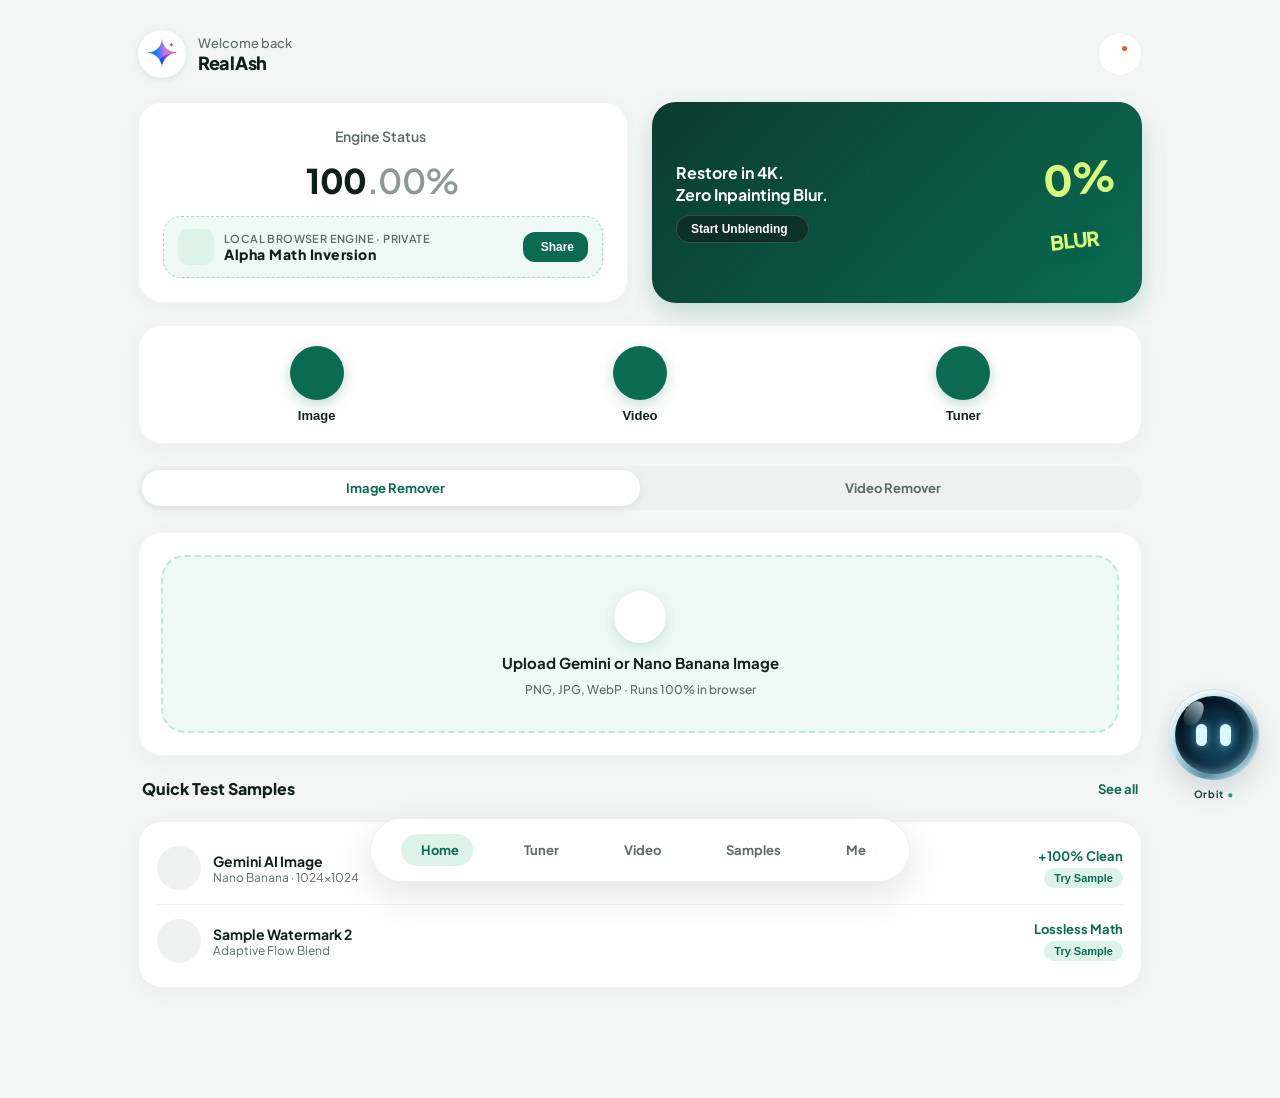
==== commit 38658127: "Add interactive robot companion (Orbit) with expressions and motion tracking" ====
--- a/index.html
+++ b/index.html
@@ -2907,6 +2907,8 @@
       });
     });
   </script>
+  <link rel="stylesheet" href="./companion.css?v=1" />
+  <script src="./companion.js?v=1" defer></script>
 </body>
 
 </html>
--- a/companion.css
+++ b/companion.css
@@ -0,0 +1,44 @@
+.companion { position: fixed; right: max(20px, env(safe-area-inset-right)); bottom: calc(100px + env(safe-area-inset-bottom)); z-index: 1001; display: flex; flex-direction: column; align-items: center; font-family: 'Plus Jakarta Sans', sans-serif; color: #173b38; }
+.companion button { font-family: inherit; cursor: pointer; }
+.companion button:focus-visible, .companion input:focus-visible { outline: 3px solid #329baf; outline-offset: 4px; }
+.companion-orb { --look-x: 0px; --look-y: 0px; width: 92px; height: 92px; padding: 6px; border: 1px solid #cce1e5; border-radius: 50%; background: linear-gradient(140deg,#f5ffff,#b7d9e7 42%,#5b8da3 70%,#e5ffff); box-shadow: 0 10px 25px #123e4226, inset 0 2px 4px white; transition: transform .2s; }
+.companion-orb:hover { transform: translateY(-3px); }
+.companion-shell { display: flex; align-items: center; justify-content: center; width: 100%; height: 100%; position: relative; border-radius: 50%; overflow: hidden; background: radial-gradient(ellipse at 60% 65%,#174761 0%,#071e30 58%,#03121c 75%); box-shadow: inset -3px -4px 7px #83bdce80; }
+.companion-shell::after { content: ''; position: absolute; top: 5%; left: 13%; width: 22%; height: 35%; border-radius: 70%; transform: rotate(32deg); background: linear-gradient(#e8faffb0,#b4e5ff0d); }
+.companion-face { width: 80%; height: 70%; display: flex; justify-content: center; align-items: center; border-radius: 45%; background: radial-gradient(ellipse,#12465b60,transparent); }
+.companion-eyes { display: flex; gap: 13px; align-items: center; transform: translate(var(--look-x),var(--look-y)); transition: transform .12s ease-out; }
+.companion-eyes i { display: block; width: 11px; height: 22px; border-radius: 8px; background: #d7faff; box-shadow: 0 0 9px #83e2ff99; transition: height .25s,transform .25s,border-radius .25s; font-style: normal; }
+.companion-orb[data-mood="neutral"] i { height: 16px; }
+.companion-orb[data-mood="happy"] i { height: 13px; border-radius: 14px 14px 3px 3px; transform: rotate(-8deg); }
+.companion-orb[data-mood="happy"] i + i { transform: rotate(8deg); }
+.companion-orb[data-mood="confused"] i + i { height: 12px; transform: translateY(-5px); }
+.companion-orb[data-mood="surprised"] i { height: 23px; width: 15px; border: 3px solid #d7faff; background: transparent; }
+.companion-orb[data-mood="sad"] i { height: 12px; transform: rotate(-24deg); border-radius: 4px 4px 9px 9px; }
+.companion-orb[data-mood="sad"] i + i { transform: rotate(24deg); }
+.companion-orb[data-mood="angry"] i { height: 13px; transform: rotate(23deg); border-radius: 2px 2px 6px 6px; }
+.companion-orb[data-mood="angry"] i + i { transform: rotate(-23deg); }
+.companion-orb[data-mood="sleepy"] i { height: 3px; width: 16px; }
+.companion-orb[data-mood="wink"] i:first-child { height: 4px; transform: rotate(-12deg); }
+.companion-orb[data-mood="tired"] i { height: 7px; width: 15px; border-radius: 2px 2px 6px 6px; }
+.companion-orb[data-mood="love"] i, .companion-orb[data-mood="excited"] i { background: none; box-shadow: none; width: 19px; height: 25px; color: #c6f7ff; font-size: 24px; line-height: 25px; text-shadow: 0 0 9px #72d9ff; }
+.companion-orb[data-mood="love"] i { color: #ffb8d8; }
+.companion-name { font-size: 10px; font-weight: 700; margin-top: 7px; letter-spacing: .7px; }
+.companion-name span { color: #22987c; }
+.companion-panel { position: absolute; right: 0; bottom: 122px; width: min(330px,calc(100vw - 32px)); padding: 22px; border: 1px solid #e1ece8; border-radius: 24px; background: #fffffffa; box-shadow: 0 16px 60px #12382f29; max-height: calc(100dvh - 245px); overflow-y: auto; }
+.companion-panel[hidden] { display: none; }
+.companion-heading { display: flex; align-items: center; justify-content: space-between; }
+.companion-kicker { font-size: 8px; letter-spacing: 1.4px; color: #748b84; font-weight: 700; }
+.companion-heading h2 { font-size: 24px; margin: 5px 0 0; letter-spacing: -1px; }
+.companion-heading h2 span { color: #379e9c; margin-left: 9px; }
+.companion-close { border: 0; background: #eff5f2; color: #527268; border-radius: 50%; width: 30px; height: 30px; font-size: 22px; }
+.companion-panel-caption { font-size: 11px; color: #73867e; margin: 9px 0 18px; }
+.companion-grid { display: grid; grid-template-columns: repeat(3,1fr); gap: 6px; margin-bottom: 18px; }
+.companion-grid button { border: 1px solid transparent; background: #f5f8f7; border-radius: 11px; padding: 9px 3px; font-size: 9px; color: #657b73; display: flex; flex-direction: column; gap: 5px; align-items: center; }
+.companion-grid button span { font-size: 16px; height: 21px; color: #537a86; letter-spacing: 2px; }
+.companion-grid button[aria-pressed="true"] { background: #e5f5f5; border-color: #97d0cf; color: #166b69; }
+.companion-option { display: flex; align-items: center; justify-content: space-between; gap: 12px; padding: 11px 0; border-top: 1px solid #edf2ef; cursor: pointer; font-size: 11px; font-weight: 700; }
+.companion-option small { display: block; font-size: 9px; font-weight: 400; color: #7b8d84; margin-top: 4px; }
+.companion-option input { width: 17px; height: 17px; accent-color: #16897b; flex-shrink: 0; }
+.companion-tip { font-size: 9px; color: #89998f; line-height: 1.6; margin: 9px 0 0; }
+@media(max-width: 520px) { .companion { right: 14px; bottom: calc(94px + env(safe-area-inset-bottom)); } .companion-orb { width: 72px; height: 72px; padding: 5px; } .companion-eyes { gap: 10px; } .companion-eyes i { width: 9px; height: 18px; } .companion-panel { bottom: 100px; max-height: calc(100dvh - 215px); padding: 18px; } }
+@media(prefers-reduced-motion: reduce) { .companion *, .companion *::after { transition: none !important; } }
